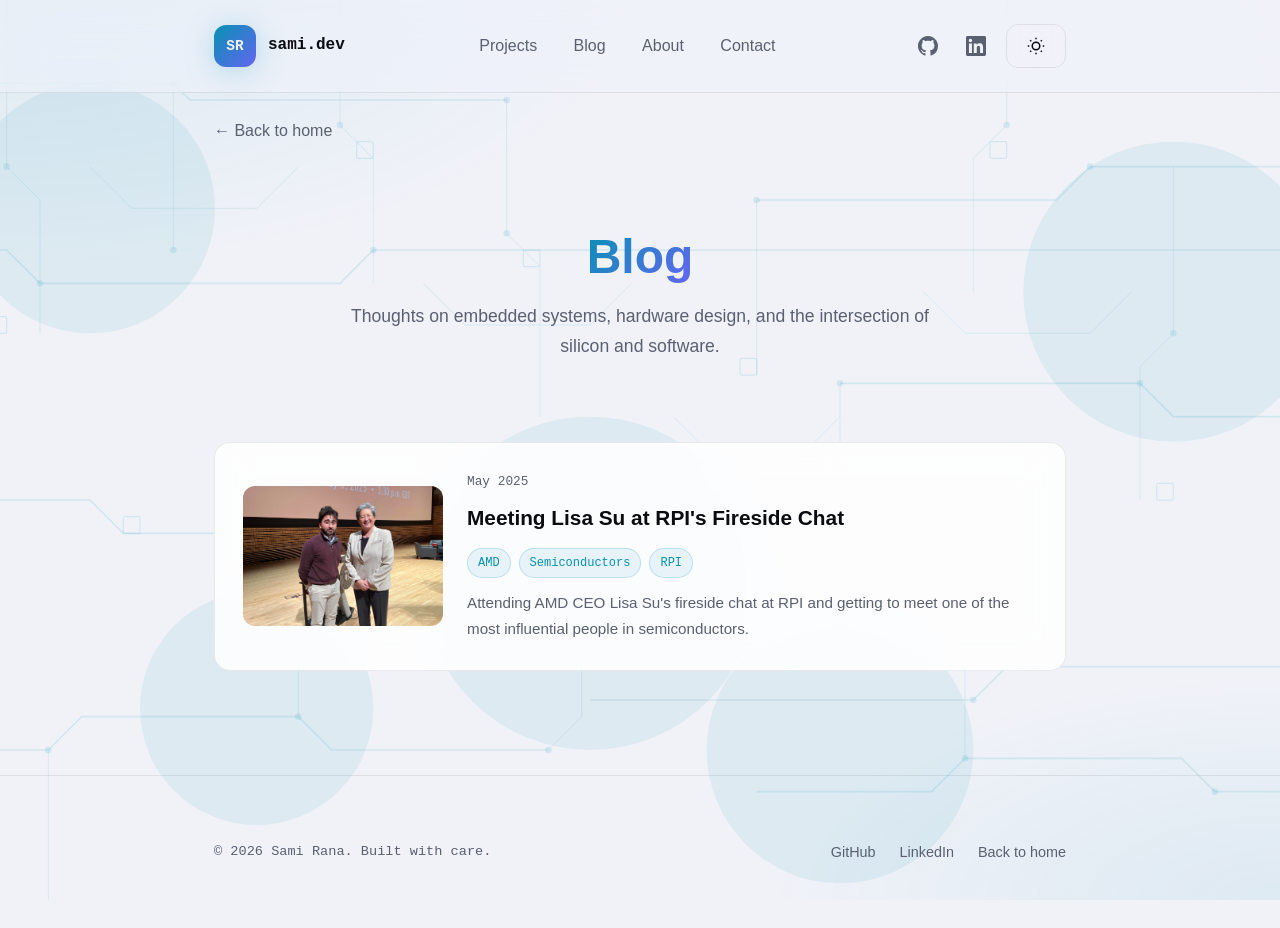
==== blog.html @ f24637ea "Add blog, VLSI page, images, and update portfolio styling - Complete redesign of portfolio with new " ====
<!doctype html>
<html lang="en">
<head>
  <meta charset="utf-8" />
  <meta name="viewport" content="width=device-width, initial-scale=1" />
  <title>Blog — Sami Rana</title>
  <meta name="description" content="Thoughts on embedded systems, hardware design, and engineering by Sami Rana." />
  <meta name="color-scheme" content="light dark" />
  <link rel="icon" href="data:image/svg+xml,<svg xmlns='http://www.w3.org/2000/svg' viewBox='0 0 100 100'><circle cx='50' cy='50' r='50' fill='%230a0a0a'/><text x='50' y='65' font-size='50' text-anchor='middle' fill='%2300ffd5' font-family='monospace' font-weight='bold'>SR</text></svg>">
  <style>
    :root {
      --bg: #050508;
      --panel: rgba(15, 17, 22, 0.8);
      --panel-solid: #0f1116;
      --text: #e8eaed;
      --muted: #8b919e;
      --accent: #00ffd5;
      --accent-2: #7b61ff;
      --accent-3: #ff6b9d;
      --border: rgba(255,255,255,0.08);
      --glow: 0 0 30px rgba(0,255,213,0.15);
      --radius: 16px;
      --mono: 'SF Mono', ui-monospace, SFMono-Regular, Menlo, Monaco, Consolas, monospace;
      --sans: 'Inter', ui-sans-serif, -apple-system, BlinkMacSystemFont, "Segoe UI", Roboto, sans-serif;
      --trace-color: rgba(0,255,213,0.08);
      --trace-glow: rgba(0,255,213,0.04);
    }
    :root.light {
      --bg: #f0f2f8;
      --panel: rgba(255,255,255,0.85);
      --panel-solid: #ffffff;
      --text: #0a0c10;
      --muted: #5a6070;
      --accent: #0891b2;
      --accent-2: #6366f1;
      --accent-3: #db2777;
      --border: rgba(0,0,0,0.08);
      --glow: 0 4px 30px rgba(8,145,178,0.25);
      --trace-color: rgba(8,145,178,0.12);
      --trace-glow: rgba(8,145,178,0.08);
    }

    * { box-sizing: border-box; }
    html { scroll-behavior: smooth; }
    body {
      margin: 0;
      font-family: var(--sans);
      color: var(--text);
      background: var(--bg);
      line-height: 1.7;
      overflow-x: hidden;
    }

    /* Semiconductor circuit pattern background */
    .circuit-bg {
      position: fixed;
      top: 0; left: 0; right: 0; bottom: 0;
      pointer-events: none;
      z-index: 0;
      overflow: hidden;
    }
    .circuit-bg svg { width: 100%; height: 100%; }
    .circuit-bg .trace { fill: none; stroke: var(--trace-color); stroke-width: 1; }
    .circuit-bg .trace-thick { fill: none; stroke: var(--trace-color); stroke-width: 2; }
    .circuit-bg .via { fill: var(--trace-color); }
    .circuit-bg .pad { fill: none; stroke: var(--trace-color); stroke-width: 1.5; }
    .circuit-bg .glow-orb { fill: var(--trace-glow); }

    body::before {
      content: '';
      position: fixed;
      top: 0; left: 0; right: 0; bottom: 0;
      background:
        radial-gradient(ellipse 100% 60% at 0% 0%, var(--trace-glow), transparent 50%),
        radial-gradient(ellipse 80% 50% at 100% 100%, var(--trace-glow), transparent 50%);
      pointer-events: none;
      z-index: 0;
    }

    .container { max-width: 900px; margin: 0 auto; padding: 24px; position: relative; z-index: 1; }

    header {
      position: sticky; top: 0; z-index: 100;
      backdrop-filter: saturate(1.5) blur(20px);
      background: color-mix(in oklab, var(--bg), transparent 40%);
      border-bottom: 1px solid var(--border);
    }
    .nav { display: flex; align-items: center; justify-content: space-between; gap: 16px; }
    .brand {
      display: inline-flex; align-items: center; gap: 12px;
      text-decoration: none; color: var(--text); font-weight: 700;
      font-family: var(--mono);
    }
    .brand .logo {
      width: 42px; height: 42px; border-radius: 12px;
      background: linear-gradient(135deg, var(--accent), var(--accent-2));
      display: grid; place-items: center; color: var(--bg);
      font-weight: 800; font-size: 0.9rem;
      box-shadow: var(--glow);
      transition: transform 0.3s, box-shadow 0.3s;
    }
    .brand:hover .logo { transform: scale(1.05); }
    nav a {
      color: var(--muted); text-decoration: none;
      padding: 10px 16px; border-radius: 10px;
      font-weight: 500; transition: all 0.2s;
    }
    nav a:hover { color: var(--accent); background: rgba(0,255,213,0.05); }
    :root.light nav a:hover { background: rgba(8,145,178,0.05); }
    .right { display: flex; align-items: center; gap: 12px; }
    .social-link {
      color: var(--muted);
      transition: all 0.2s;
      display: flex;
      align-items: center;
      justify-content: center;
      padding: 8px;
      border-radius: 8px;
    }
    .social-link:hover {
      color: var(--accent);
      background: rgba(0,255,213,0.05);
    }

    .btn {
      display: inline-flex; align-items: center; gap: 8px; text-decoration: none;
      padding: 12px 20px; border-radius: 12px; font-weight: 600;
      transition: all 0.3s; cursor: pointer; font-size: 0.95rem; border: none;
    }
    .btn.secondary {
      background: transparent; color: var(--text);
      border: 1px solid var(--border);
      backdrop-filter: blur(10px);
    }
    .btn.secondary:hover {
      border-color: var(--accent); color: var(--accent);
      box-shadow: var(--glow);
    }

    .card {
      background: var(--panel);
      backdrop-filter: blur(20px);
      border: 1px solid var(--border);
      border-radius: var(--radius);
      transition: all 0.4s cubic-bezier(0.4, 0, 0.2, 1);
      position: relative;
      overflow: hidden;
    }
    .card::before {
      content: '';
      position: absolute;
      top: 0; left: 0; right: 0;
      height: 1px;
      background: linear-gradient(90deg, transparent, var(--accent), transparent);
      opacity: 0;
      transition: opacity 0.3s;
    }
    .card:hover::before { opacity: 1; }
    .card:hover {
      border-color: rgba(0,255,213,0.2);
      box-shadow: var(--glow);
      transform: translateY(-4px);
    }
    :root.light .card:hover { border-color: rgba(8,145,178,0.2); }
    .pad { padding: 28px; }

    h1 {
      font-size: clamp(2rem, 5vw, 3rem);
      line-height: 1.2;
      margin: 0 0 16px;
      font-weight: 800;
    }
    .gradient-text {
      background: linear-gradient(135deg, var(--accent), var(--accent-2), var(--accent-3));
      background-size: 200% 200%;
      -webkit-background-clip: text;
      background-clip: text;
      color: transparent;
    }
    p { margin: 0 0 16px; color: var(--muted); }

    .hero-section {
      padding: 60px 0 40px;
      text-align: center;
    }
    .hero-section p {
      font-size: 1.1rem;
      max-width: 600px;
      margin: 0 auto;
    }

    .back-link {
      display: inline-flex; align-items: center; gap: 8px;
      color: var(--muted); text-decoration: none; margin-bottom: 24px;
      transition: color 0.2s;
    }
    .back-link:hover { color: var(--accent); }

    .blog-grid {
      display: grid;
      grid-template-columns: 1fr;
      gap: 24px;
      margin-top: 40px;
    }

    .blog-post {
      display: grid;
      grid-template-columns: 200px 1fr;
      gap: 24px;
      align-items: center;
    }
    @media (max-width: 600px) {
      .blog-post { grid-template-columns: 1fr; }
    }

    .blog-post .image-wrapper {
      position: relative;
      overflow: hidden;
      border-radius: 12px;
    }
    .blog-post img {
      width: 100%;
      height: 140px;
      object-fit: cover;
      display: block;
      transition: transform 0.5s;
    }
    .blog-post:hover img { transform: scale(1.05); }

    .blog-post h3 {
      font-size: 1.3rem;
      margin: 0 0 8px;
    }
    .blog-post h3 a {
      color: inherit;
      text-decoration: none;
      transition: color 0.2s;
    }
    .blog-post h3 a:hover { color: var(--accent); }
    .blog-post .meta {
      font-family: var(--mono);
      font-size: 0.8rem;
      color: var(--muted);
      margin-bottom: 8px;
    }
    .blog-post .excerpt {
      color: var(--muted);
      font-size: 0.95rem;
      margin: 0;
    }

    .tags { display: flex; flex-wrap: wrap; gap: 8px; margin: 12px 0; }
    .tag {
      font-family: var(--mono);
      font-size: 0.75rem;
      padding: 4px 10px;
      border-radius: 20px;
      color: var(--accent);
      background: rgba(0,255,213,0.08);
      border: 1px solid rgba(0,255,213,0.2);
    }
    :root.light .tag {
      background: rgba(8,145,178,0.08);
      border-color: rgba(8,145,178,0.2);
    }

    .empty-state {
      text-align: center;
      padding: 80px 24px;
    }
    .empty-state svg {
      width: 80px;
      height: 80px;
      color: var(--muted);
      opacity: 0.5;
      margin-bottom: 24px;
    }
    .empty-state h2 {
      color: var(--text);
      margin: 0 0 12px;
    }
    .empty-state p {
      max-width: 400px;
      margin: 0 auto;
    }

    footer {
      border-top: 1px solid var(--border);
      margin-top: 80px;
      padding: 40px 0;
    }
    .footer-content {
      display: flex;
      justify-content: space-between;
      align-items: center;
      flex-wrap: wrap;
      gap: 16px;
    }
    .footer-links { display: flex; gap: 24px; }
    .footer-links a {
      color: var(--muted);
      text-decoration: none;
      font-size: 0.9rem;
      transition: color 0.2s;
    }
    .footer-links a:hover { color: var(--accent); }
    .copyright {
      color: var(--muted);
      font-size: 0.85rem;
      font-family: var(--mono);
    }
  </style>
  <script>
    const preferred = localStorage.getItem('theme');
    if (preferred) {
      document.documentElement.classList.toggle('light', preferred === 'light');
    } else if (window.matchMedia && window.matchMedia('(prefers-color-scheme: light)').matches) {
      document.documentElement.classList.add('light');
    }
    function toggleTheme(){
      const isLight = document.documentElement.classList.toggle('light');
      localStorage.setItem('theme', isLight ? 'light' : 'dark');
    }
  </script>
</head>
<body>
  <!-- Semiconductor circuit pattern background -->
  <div class="circuit-bg">
    <svg viewBox="0 0 1920 1080" preserveAspectRatio="xMidYMid slice">
      <!-- Main horizontal bus lines -->
      <path class="trace-thick" d="M0,100 H400 L420,120 H800"/>
      <path class="trace-thick" d="M0,300 H200 L240,340 H600 L640,300 H1920"/>
      <path class="trace-thick" d="M0,600 H300 L340,640 H700"/>
      <path class="trace-thick" d="M1920,200 H1500 L1460,240 H1100"/>
      <path class="trace-thick" d="M1920,500 H1600 L1560,460 H1200"/>
      <path class="trace-thick" d="M1920,800 H1400 L1360,840 H900"/>

      <!-- Vertical traces -->
      <path class="trace" d="M200,0 V200 L240,240 V400"/>
      <path class="trace" d="M400,100 V300"/>
      <path class="trace" d="M600,0 V150 L640,190 V340"/>
      <path class="trace" d="M800,120 V280 L840,320 V500"/>
      <path class="trace" d="M1200,460 V600 L1160,640 V800"/>
      <path class="trace" d="M1400,0 V150 L1360,190 V350"/>
      <path class="trace" d="M1600,200 V400 L1560,440 V600"/>
      <path class="trace" d="M1100,240 V450"/>

      <!-- Cross traces -->
      <path class="trace" d="M300,200 L350,250 H500 L550,200"/>
      <path class="trace" d="M700,340 L750,390 H900 L950,340"/>
      <path class="trace" d="M1000,500 L1050,550 H1150 L1200,500"/>
      <path class="trace" d="M1300,350 L1350,400 H1500 L1550,350"/>

      <!-- Bottom section traces -->
      <path class="trace-thick" d="M0,900 H250 L290,860 H550 L590,900 H850"/>
      <path class="trace" d="M250,900 V1080"/>
      <path class="trace" d="M550,860 V700 L590,660 H750"/>
      <path class="trace" d="M850,900 L890,860 V750"/>
      <path class="trace-thick" d="M1920,950 H1650 L1610,910 H1350 L1310,950 H1100"/>
      <path class="trace" d="M1350,910 V780 L1310,740 H1150"/>

      <!-- Vias (connection points) -->
      <circle class="via" cx="200" cy="200" r="4"/>
      <circle class="via" cx="400" cy="100" r="4"/>
      <circle class="via" cx="400" cy="300" r="4"/>
      <circle class="via" cx="600" cy="150" r="4"/>
      <circle class="via" cx="800" cy="120" r="4"/>
      <circle class="via" cx="800" cy="280" r="4"/>
      <circle class="via" cx="240" cy="340" r="4"/>
      <circle class="via" cx="640" cy="300" r="4"/>
      <circle class="via" cx="1100" cy="240" r="4"/>
      <circle class="via" cx="1200" cy="460" r="4"/>
      <circle class="via" cx="1200" cy="600" r="4"/>
      <circle class="via" cx="1400" cy="150" r="4"/>
      <circle class="via" cx="1500" cy="200" r="4"/>
      <circle class="via" cx="1600" cy="400" r="4"/>
      <circle class="via" cx="1560" cy="460" r="4"/>
      <circle class="via" cx="1360" cy="840" r="4"/>
      <circle class="via" cx="250" cy="900" r="4"/>
      <circle class="via" cx="550" cy="860" r="4"/>
      <circle class="via" cx="850" cy="900" r="4"/>
      <circle class="via" cx="1350" cy="910" r="4"/>
      <circle class="via" cx="1650" cy="950" r="4"/>

      <!-- Pads (larger connection squares) -->
      <rect class="pad" x="180" y="380" width="20" height="20" rx="2"/>
      <rect class="pad" x="620" y="170" width="20" height="20" rx="2"/>
      <rect class="pad" x="820" y="300" width="20" height="20" rx="2"/>
      <rect class="pad" x="1080" y="430" width="20" height="20" rx="2"/>
      <rect class="pad" x="1380" y="170" width="20" height="20" rx="2"/>
      <rect class="pad" x="1580" y="580" width="20" height="20" rx="2"/>
      <rect class="pad" x="340" y="620" width="20" height="20" rx="2"/>
      <rect class="pad" x="730" y="640" width="20" height="20" rx="2"/>
      <rect class="pad" x="1130" y="780" width="20" height="20" rx="2"/>
      <rect class="pad" x="870" y="730" width="20" height="20" rx="2"/>

      <!-- Glow orbs for depth -->
      <circle class="glow-orb" cx="300" cy="250" r="150"/>
      <circle class="glow-orb" cx="1600" cy="350" r="180"/>
      <circle class="glow-orb" cx="900" cy="700" r="200"/>
      <circle class="glow-orb" cx="1200" cy="900" r="160"/>
      <circle class="glow-orb" cx="500" cy="850" r="140"/>
    </svg>
  </div>

  <header>
    <div class="container nav">
      <a class="brand" href="porfolio.html" aria-label="Home">
        <span class="logo" aria-hidden="true">SR</span>
        <span>sami.dev</span>
      </a>
      <nav aria-label="Primary">
        <a href="porfolio.html#projects">Projects</a>
        <a href="porfolio.html#blog">Blog</a>
        <a href="porfolio.html#about">About</a>
        <a href="porfolio.html#contact">Contact</a>
      </nav>
      <div class="right">
        <a href="https://github.com/samisrana" target="_blank" aria-label="GitHub" class="social-link">
          <svg width="20" height="20" viewBox="0 0 24 24" fill="currentColor"><path d="M12 0C5.37 0 0 5.37 0 12c0 5.31 3.435 9.795 8.205 11.385.6.105.825-.255.825-.57 0-.285-.015-1.23-.015-2.235-3.015.555-3.795-.735-4.035-1.41-.135-.345-.72-1.41-1.23-1.695-.42-.225-1.02-.78-.015-.795.945-.015 1.62.87 1.845 1.23 1.08 1.815 2.805 1.305 3.495.99.105-.78.42-1.305.765-1.605-2.67-.3-5.46-1.335-5.46-5.925 0-1.305.465-2.385 1.23-3.225-.12-.3-.54-1.53.12-3.18 0 0 1.005-.315 3.3 1.23.96-.27 1.98-.405 3-.405s2.04.135 3 .405c2.295-1.56 3.3-1.23 3.3-1.23.66 1.65.24 2.88.12 3.18.765.84 1.23 1.905 1.23 3.225 0 4.605-2.805 5.625-5.475 5.925.435.375.81 1.095.81 2.22 0 1.605-.015 2.895-.015 3.3 0 .315.225.69.825.57A12.02 12.02 0 0024 12c0-6.63-5.37-12-12-12z"/></svg>
        </a>
        <a href="https://www.linkedin.com/in/sami-rana-aa722a210/" target="_blank" aria-label="LinkedIn" class="social-link">
          <svg width="20" height="20" viewBox="0 0 24 24" fill="currentColor"><path d="M20.447 20.452h-3.554v-5.569c0-1.328-.027-3.037-1.852-3.037-1.853 0-2.136 1.445-2.136 2.939v5.667H9.351V9h3.414v1.561h.046c.477-.9 1.637-1.85 3.37-1.85 3.601 0 4.267 2.37 4.267 5.455v6.286zM5.337 7.433a2.062 2.062 0 01-2.063-2.065 2.064 2.064 0 112.063 2.065zm1.782 13.019H3.555V9h3.564v11.452zM22.225 0H1.771C.792 0 0 .774 0 1.729v20.542C0 23.227.792 24 1.771 24h20.451C23.2 24 24 23.227 24 22.271V1.729C24 .774 23.2 0 22.222 0h.003z"/></svg>
        </a>
        <button class="btn secondary" onclick="toggleTheme()" aria-label="Toggle theme">
          <svg width="18" height="18" viewBox="0 0 24 24" fill="none" stroke="currentColor" stroke-width="2">
            <circle cx="12" cy="12" r="5"/><path d="M12 1v2M12 21v2M4.22 4.22l1.42 1.42M18.36 18.36l1.42 1.42M1 12h2M21 12h2M4.22 19.78l1.42-1.42M18.36 5.64l1.42-1.42"/>
          </svg>
        </button>
      </div>
    </div>
  </header>

  <main class="container">
    <a href="porfolio.html" class="back-link">← Back to home</a>

    <section class="hero-section">
      <h1><span class="gradient-text">Blog</span></h1>
      <p>Thoughts on embedded systems, hardware design, and the intersection of silicon and software.</p>
    </section>

    <section class="blog-grid">
      <!-- Blog Post: Meeting Lisa Su -->
      <article class="blog-post card pad">
        <div class="image-wrapper">
          <a href="posts/meeting-lisa-su.html">
            <img src="images/amd.jpg" alt="Meeting Lisa Su at RPI" />
          </a>
        </div>
        <div class="content">
          <div class="meta">May 2025</div>
          <h3><a href="posts/meeting-lisa-su.html">Meeting Lisa Su at RPI's Fireside Chat</a></h3>
          <div class="tags">
            <span class="tag">AMD</span>
            <span class="tag">Semiconductors</span>
            <span class="tag">RPI</span>
          </div>
          <p class="excerpt">Attending AMD CEO Lisa Su's fireside chat at RPI and getting to meet one of the most influential people in semiconductors.</p>
        </div>
      </article>
    </section>
  </main>

  <footer>
    <div class="container footer-content">
      <span class="copyright">© <span id="year"></span> Sami Rana. Built with care.</span>
      <div class="footer-links">
        <a href="https://github.com/samisrana">GitHub</a>
        <a href="https://www.linkedin.com/in/sami-rana-aa722a210/">LinkedIn</a>
        <a href="porfolio.html">Back to home</a>
      </div>
    </div>
  </footer>

  <script>
    document.getElementById('year').textContent = new Date().getFullYear();
  </script>
</body>
</html>
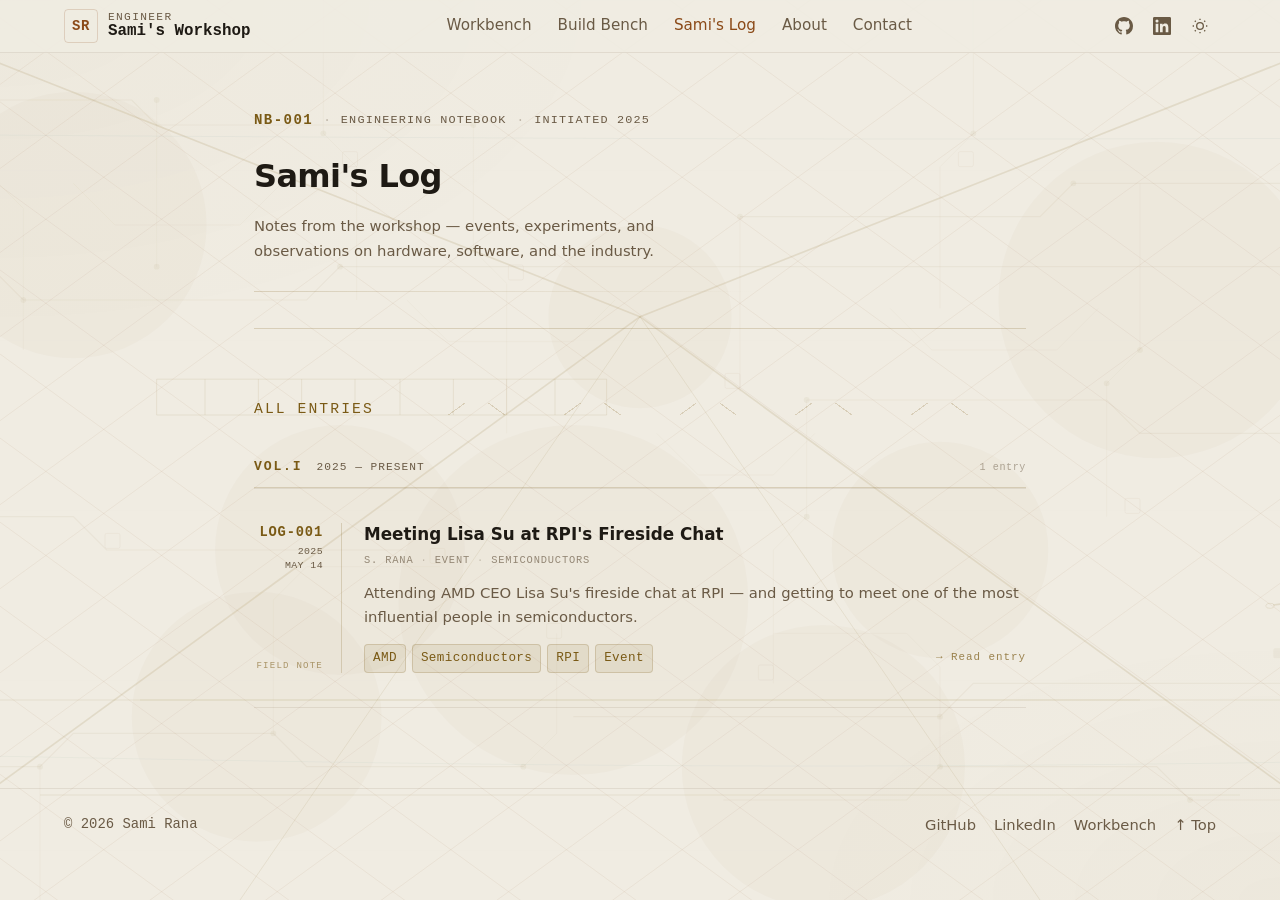
==== commit aeecd03e: "Refine workshop design system, signal layer, and page structure - Redesign signal layer (workshop-bg" ====
--- a/blog.html
+++ b/blog.html
@@ -3,477 +3,345 @@
 <head>
   <meta charset="utf-8" />
   <meta name="viewport" content="width=device-width, initial-scale=1" />
-  <title>Blog — Sami Rana</title>
-  <meta name="description" content="Thoughts on embedded systems, hardware design, and engineering by Sami Rana." />
+  <title>Sami's Log — Engineering Notebook</title>
+  <meta name="description" content="Engineering notebook — thoughts on embedded systems, hardware design, and the intersection of silicon and software." />
   <meta name="color-scheme" content="light dark" />
-  <link rel="icon" href="data:image/svg+xml,<svg xmlns='http://www.w3.org/2000/svg' viewBox='0 0 100 100'><circle cx='50' cy='50' r='50' fill='%230a0a0a'/><text x='50' y='65' font-size='50' text-anchor='middle' fill='%2300ffd5' font-family='monospace' font-weight='bold'>SR</text></svg>">
+  <link rel="icon" href="data:image/svg+xml,<svg xmlns='http://www.w3.org/2000/svg' viewBox='0 0 100 100'><rect width='100' height='100' fill='%230c0f14'/><text x='50' y='66' font-size='48' text-anchor='middle' fill='%23c9983a' font-family='monospace' font-weight='700'>SR</text></svg>">
+  <link rel="stylesheet" href="workshop.css" />
   <style>
-    :root {
-      --bg: #050508;
-      --panel: rgba(15, 17, 22, 0.8);
-      --panel-solid: #0f1116;
-      --text: #e8eaed;
-      --muted: #8b919e;
-      --accent: #00ffd5;
-      --accent-2: #7b61ff;
-      --accent-3: #ff6b9d;
-      --border: rgba(255,255,255,0.08);
-      --glow: 0 0 30px rgba(0,255,213,0.15);
-      --radius: 16px;
-      --mono: 'SF Mono', ui-monospace, SFMono-Regular, Menlo, Monaco, Consolas, monospace;
-      --sans: 'Inter', ui-sans-serif, -apple-system, BlinkMacSystemFont, "Segoe UI", Roboto, sans-serif;
-      --trace-color: rgba(0,255,213,0.08);
-      --trace-glow: rgba(0,255,213,0.04);
-    }
-    :root.light {
-      --bg: #f0f2f8;
-      --panel: rgba(255,255,255,0.85);
-      --panel-solid: #ffffff;
-      --text: #0a0c10;
-      --muted: #5a6070;
-      --accent: #0891b2;
-      --accent-2: #6366f1;
-      --accent-3: #db2777;
-      --border: rgba(0,0,0,0.08);
-      --glow: 0 4px 30px rgba(8,145,178,0.25);
-      --trace-color: rgba(8,145,178,0.12);
-      --trace-glow: rgba(8,145,178,0.08);
-    }
-
-    * { box-sizing: border-box; }
-    html { scroll-behavior: smooth; }
-    body {
-      margin: 0;
-      font-family: var(--sans);
-      color: var(--text);
-      background: var(--bg);
-      line-height: 1.7;
-      overflow-x: hidden;
-    }
-
-    /* Semiconductor circuit pattern background */
-    .circuit-bg {
-      position: fixed;
-      top: 0; left: 0; right: 0; bottom: 0;
-      pointer-events: none;
-      z-index: 0;
-      overflow: hidden;
-    }
-    .circuit-bg svg { width: 100%; height: 100%; }
-    .circuit-bg .trace { fill: none; stroke: var(--trace-color); stroke-width: 1; }
-    .circuit-bg .trace-thick { fill: none; stroke: var(--trace-color); stroke-width: 2; }
-    .circuit-bg .via { fill: var(--trace-color); }
-    .circuit-bg .pad { fill: none; stroke: var(--trace-color); stroke-width: 1.5; }
-    .circuit-bg .glow-orb { fill: var(--trace-glow); }
-
-    body::before {
-      content: '';
-      position: fixed;
-      top: 0; left: 0; right: 0; bottom: 0;
-      background:
-        radial-gradient(ellipse 100% 60% at 0% 0%, var(--trace-glow), transparent 50%),
-        radial-gradient(ellipse 80% 50% at 100% 100%, var(--trace-glow), transparent 50%);
-      pointer-events: none;
-      z-index: 0;
-    }
-
-    .container { max-width: 900px; margin: 0 auto; padding: 24px; position: relative; z-index: 1; }
-
-    header {
-      position: sticky; top: 0; z-index: 100;
-      backdrop-filter: saturate(1.5) blur(20px);
-      background: color-mix(in oklab, var(--bg), transparent 40%);
-      border-bottom: 1px solid var(--border);
-    }
-    .nav { display: flex; align-items: center; justify-content: space-between; gap: 16px; }
-    .brand {
-      display: inline-flex; align-items: center; gap: 12px;
-      text-decoration: none; color: var(--text); font-weight: 700;
-      font-family: var(--mono);
-    }
-    .brand .logo {
-      width: 42px; height: 42px; border-radius: 12px;
-      background: linear-gradient(135deg, var(--accent), var(--accent-2));
-      display: grid; place-items: center; color: var(--bg);
-      font-weight: 800; font-size: 0.9rem;
-      box-shadow: var(--glow);
-      transition: transform 0.3s, box-shadow 0.3s;
-    }
-    .brand:hover .logo { transform: scale(1.05); }
-    nav a {
-      color: var(--muted); text-decoration: none;
-      padding: 10px 16px; border-radius: 10px;
-      font-weight: 500; transition: all 0.2s;
-    }
-    nav a:hover { color: var(--accent); background: rgba(0,255,213,0.05); }
-    :root.light nav a:hover { background: rgba(8,145,178,0.05); }
-    .right { display: flex; align-items: center; gap: 12px; }
-    .social-link {
-      color: var(--muted);
-      transition: all 0.2s;
+    /* ── Sami's Log — page-specific styles ── */
+
+    .log-container { max-width: 820px; }
+
+    /* ── Page header — engineering notebook cover ── */
+    .log-page-header {
+      padding: 56px 0 36px;
+      border-bottom: 1px solid var(--gold-border);
+      margin-bottom: var(--g);
+    }
+
+    /* Notebook identity bar: NB-001 · Engineering Notebook · INITIATED 2025 */
+    .log-nb-bar {
       display: flex;
       align-items: center;
-      justify-content: center;
-      padding: 8px;
-      border-radius: 8px;
-    }
-    .social-link:hover {
-      color: var(--accent);
-      background: rgba(0,255,213,0.05);
-    }
-
-    .btn {
-      display: inline-flex; align-items: center; gap: 8px; text-decoration: none;
-      padding: 12px 20px; border-radius: 12px; font-weight: 600;
-      transition: all 0.3s; cursor: pointer; font-size: 0.95rem; border: none;
-    }
-    .btn.secondary {
-      background: transparent; color: var(--text);
-      border: 1px solid var(--border);
-      backdrop-filter: blur(10px);
-    }
-    .btn.secondary:hover {
-      border-color: var(--accent); color: var(--accent);
-      box-shadow: var(--glow);
-    }
-
-    .card {
-      background: var(--panel);
-      backdrop-filter: blur(20px);
-      border: 1px solid var(--border);
-      border-radius: var(--radius);
-      transition: all 0.4s cubic-bezier(0.4, 0, 0.2, 1);
-      position: relative;
-      overflow: hidden;
-    }
-    .card::before {
-      content: '';
-      position: absolute;
-      top: 0; left: 0; right: 0;
+      gap: 10px;
+      margin-bottom: 18px;
+      font-family: var(--mono);
+      flex-wrap: wrap;
+    }
+    .log-nb-id {
+      font-size: 0.88rem;
+      font-weight: 700;
+      color: var(--gold);
+      letter-spacing: 0.10em;
+    }
+    .log-nb-sep {
+      color: var(--text-dim);
+      opacity: 0.35;
+      font-size: 0.80rem;
+    }
+    .log-nb-label, .log-nb-date {
+      font-size: 0.74rem;
+      color: var(--text-dim);
+      letter-spacing: 0.10em;
+      text-transform: uppercase;
+    }
+
+    .log-page-header h1 {
+      font-size: clamp(1.5rem, 3vw, 2rem);
+      font-weight: 700;
+      margin: 0 0 10px;
+      letter-spacing: -0.02em;
+      color: var(--text);
+    }
+    .log-page-header p {
+      color: var(--text-dim);
+      font-size: 0.925rem;
+      margin: 0;
+      max-width: 500px;
+      line-height: 1.7;
+    }
+
+    /* Ruled underline — extends with gold fade */
+    .log-header-rule {
+      margin-top: 28px;
       height: 1px;
-      background: linear-gradient(90deg, transparent, var(--accent), transparent);
-      opacity: 0;
-      transition: opacity 0.3s;
-    }
-    .card:hover::before { opacity: 1; }
-    .card:hover {
-      border-color: rgba(0,255,213,0.2);
-      box-shadow: var(--glow);
-      transform: translateY(-4px);
-    }
-    :root.light .card:hover { border-color: rgba(8,145,178,0.2); }
-    .pad { padding: 28px; }
-
-    h1 {
-      font-size: clamp(2rem, 5vw, 3rem);
-      line-height: 1.2;
-      margin: 0 0 16px;
-      font-weight: 800;
-    }
-    .gradient-text {
-      background: linear-gradient(135deg, var(--accent), var(--accent-2), var(--accent-3));
-      background-size: 200% 200%;
-      -webkit-background-clip: text;
-      background-clip: text;
-      color: transparent;
-    }
-    p { margin: 0 0 16px; color: var(--muted); }
-
-    .hero-section {
-      padding: 60px 0 40px;
-      text-align: center;
-    }
-    .hero-section p {
-      font-size: 1.1rem;
-      max-width: 600px;
-      margin: 0 auto;
-    }
-
-    .back-link {
-      display: inline-flex; align-items: center; gap: 8px;
-      color: var(--muted); text-decoration: none; margin-bottom: 24px;
-      transition: color 0.2s;
-    }
-    .back-link:hover { color: var(--accent); }
-
-    .blog-grid {
-      display: grid;
-      grid-template-columns: 1fr;
-      gap: 24px;
-      margin-top: 40px;
-    }
-
-    .blog-post {
-      display: grid;
-      grid-template-columns: 200px 1fr;
-      gap: 24px;
-      align-items: center;
-    }
-    @media (max-width: 600px) {
-      .blog-post { grid-template-columns: 1fr; }
-    }
-
-    .blog-post .image-wrapper {
-      position: relative;
-      overflow: hidden;
-      border-radius: 12px;
-    }
-    .blog-post img {
-      width: 100%;
-      height: 140px;
-      object-fit: cover;
-      display: block;
-      transition: transform 0.5s;
-    }
-    .blog-post:hover img { transform: scale(1.05); }
-
-    .blog-post h3 {
-      font-size: 1.3rem;
-      margin: 0 0 8px;
-    }
-    .blog-post h3 a {
-      color: inherit;
-      text-decoration: none;
-      transition: color 0.2s;
-    }
-    .blog-post h3 a:hover { color: var(--accent); }
-    .blog-post .meta {
-      font-family: var(--mono);
-      font-size: 0.8rem;
-      color: var(--muted);
-      margin-bottom: 8px;
-    }
-    .blog-post .excerpt {
-      color: var(--muted);
-      font-size: 0.95rem;
-      margin: 0;
-    }
-
-    .tags { display: flex; flex-wrap: wrap; gap: 8px; margin: 12px 0; }
-    .tag {
-      font-family: var(--mono);
-      font-size: 0.75rem;
-      padding: 4px 10px;
-      border-radius: 20px;
-      color: var(--accent);
-      background: rgba(0,255,213,0.08);
-      border: 1px solid rgba(0,255,213,0.2);
-    }
-    :root.light .tag {
-      background: rgba(8,145,178,0.08);
-      border-color: rgba(8,145,178,0.2);
-    }
-
-    .empty-state {
-      text-align: center;
-      padding: 80px 24px;
-    }
-    .empty-state svg {
-      width: 80px;
-      height: 80px;
-      color: var(--muted);
-      opacity: 0.5;
-      margin-bottom: 24px;
-    }
-    .empty-state h2 {
-      color: var(--text);
-      margin: 0 0 12px;
-    }
-    .empty-state p {
-      max-width: 400px;
-      margin: 0 auto;
-    }
-
-    footer {
-      border-top: 1px solid var(--border);
-      margin-top: 80px;
-      padding: 40px 0;
-    }
-    .footer-content {
-      display: flex;
-      justify-content: space-between;
-      align-items: center;
-      flex-wrap: wrap;
-      gap: 16px;
-    }
-    .footer-links { display: flex; gap: 24px; }
-    .footer-links a {
-      color: var(--muted);
-      text-decoration: none;
-      font-size: 0.9rem;
-      transition: color 0.2s;
-    }
-    .footer-links a:hover { color: var(--accent); }
-    .copyright {
-      color: var(--muted);
-      font-size: 0.85rem;
-      font-family: var(--mono);
-    }
+      background: linear-gradient(to right, var(--gold-border), transparent 65%);
+    }
+
+    /* Entries region */
+    .log-entries-region { margin-top: 0; }
+
+    /* ALL ENTRIES section label override — tighter margin */
+    .log-entries-region .section-label { margin-bottom: 0; }
   </style>
+
   <script>
-    const preferred = localStorage.getItem('theme');
-    if (preferred) {
-      document.documentElement.classList.toggle('light', preferred === 'light');
-    } else if (window.matchMedia && window.matchMedia('(prefers-color-scheme: light)').matches) {
-      document.documentElement.classList.add('light');
-    }
-    function toggleTheme(){
-      const isLight = document.documentElement.classList.toggle('light');
+    (function(){
+      var p = localStorage.getItem('theme');
+      if (p) { document.documentElement.classList.toggle('light', p === 'light'); }
+      else if (window.matchMedia('(prefers-color-scheme: light)').matches) {
+        document.documentElement.classList.add('light');
+      }
+    })();
+    function toggleTheme() {
+      var isLight = document.documentElement.classList.toggle('light');
       localStorage.setItem('theme', isLight ? 'light' : 'dark');
     }
   </script>
 </head>
-<body>
-  <!-- Semiconductor circuit pattern background -->
-  <div class="circuit-bg">
+
+<body class="zone-log">
+  <a class="skip-link" href="#main">Skip to content</a>
+
+  <!-- Background Layer 1: Circuit Traces -->
+  <div class="bg-layer bg-circuit" aria-hidden="true">
     <svg viewBox="0 0 1920 1080" preserveAspectRatio="xMidYMid slice">
-      <!-- Main horizontal bus lines -->
-      <path class="trace-thick" d="M0,100 H400 L420,120 H800"/>
-      <path class="trace-thick" d="M0,300 H200 L240,340 H600 L640,300 H1920"/>
-      <path class="trace-thick" d="M0,600 H300 L340,640 H700"/>
-      <path class="trace-thick" d="M1920,200 H1500 L1460,240 H1100"/>
-      <path class="trace-thick" d="M1920,500 H1600 L1560,460 H1200"/>
-      <path class="trace-thick" d="M1920,800 H1400 L1360,840 H900"/>
-
-      <!-- Vertical traces -->
-      <path class="trace" d="M200,0 V200 L240,240 V400"/>
-      <path class="trace" d="M400,100 V300"/>
-      <path class="trace" d="M600,0 V150 L640,190 V340"/>
-      <path class="trace" d="M800,120 V280 L840,320 V500"/>
-      <path class="trace" d="M1200,460 V600 L1160,640 V800"/>
-      <path class="trace" d="M1400,0 V150 L1360,190 V350"/>
-      <path class="trace" d="M1600,200 V400 L1560,440 V600"/>
-      <path class="trace" d="M1100,240 V450"/>
-
-      <!-- Cross traces -->
-      <path class="trace" d="M300,200 L350,250 H500 L550,200"/>
-      <path class="trace" d="M700,340 L750,390 H900 L950,340"/>
-      <path class="trace" d="M1000,500 L1050,550 H1150 L1200,500"/>
-      <path class="trace" d="M1300,350 L1350,400 H1500 L1550,350"/>
-
-      <!-- Bottom section traces -->
-      <path class="trace-thick" d="M0,900 H250 L290,860 H550 L590,900 H850"/>
-      <path class="trace" d="M250,900 V1080"/>
-      <path class="trace" d="M550,860 V700 L590,660 H750"/>
-      <path class="trace" d="M850,900 L890,860 V750"/>
-      <path class="trace-thick" d="M1920,950 H1650 L1610,910 H1350 L1310,950 H1100"/>
-      <path class="trace" d="M1350,910 V780 L1310,740 H1150"/>
-
-      <!-- Vias (connection points) -->
-      <circle class="via" cx="200" cy="200" r="4"/>
-      <circle class="via" cx="400" cy="100" r="4"/>
-      <circle class="via" cx="400" cy="300" r="4"/>
-      <circle class="via" cx="600" cy="150" r="4"/>
-      <circle class="via" cx="800" cy="120" r="4"/>
-      <circle class="via" cx="800" cy="280" r="4"/>
-      <circle class="via" cx="240" cy="340" r="4"/>
-      <circle class="via" cx="640" cy="300" r="4"/>
-      <circle class="via" cx="1100" cy="240" r="4"/>
-      <circle class="via" cx="1200" cy="460" r="4"/>
-      <circle class="via" cx="1200" cy="600" r="4"/>
-      <circle class="via" cx="1400" cy="150" r="4"/>
-      <circle class="via" cx="1500" cy="200" r="4"/>
-      <circle class="via" cx="1600" cy="400" r="4"/>
-      <circle class="via" cx="1560" cy="460" r="4"/>
-      <circle class="via" cx="1360" cy="840" r="4"/>
-      <circle class="via" cx="250" cy="900" r="4"/>
-      <circle class="via" cx="550" cy="860" r="4"/>
-      <circle class="via" cx="850" cy="900" r="4"/>
-      <circle class="via" cx="1350" cy="910" r="4"/>
-      <circle class="via" cx="1650" cy="950" r="4"/>
-
-      <!-- Pads (larger connection squares) -->
-      <rect class="pad" x="180" y="380" width="20" height="20" rx="2"/>
-      <rect class="pad" x="620" y="170" width="20" height="20" rx="2"/>
-      <rect class="pad" x="820" y="300" width="20" height="20" rx="2"/>
-      <rect class="pad" x="1080" y="430" width="20" height="20" rx="2"/>
-      <rect class="pad" x="1380" y="170" width="20" height="20" rx="2"/>
-      <rect class="pad" x="1580" y="580" width="20" height="20" rx="2"/>
-      <rect class="pad" x="340" y="620" width="20" height="20" rx="2"/>
-      <rect class="pad" x="730" y="640" width="20" height="20" rx="2"/>
-      <rect class="pad" x="1130" y="780" width="20" height="20" rx="2"/>
-      <rect class="pad" x="870" y="730" width="20" height="20" rx="2"/>
-
-      <!-- Glow orbs for depth -->
-      <circle class="glow-orb" cx="300" cy="250" r="150"/>
-      <circle class="glow-orb" cx="1600" cy="350" r="180"/>
-      <circle class="glow-orb" cx="900" cy="700" r="200"/>
-      <circle class="glow-orb" cx="1200" cy="900" r="160"/>
-      <circle class="glow-orb" cx="500" cy="850" r="140"/>
+      <path class="trace-thick" d="M0,120 H350 L380,150 H760"/>
+      <path class="trace-thick" d="M0,320 H180 L220,360 H560 L600,320 H1920"/>
+      <path class="trace-thick" d="M0,620 H280 L320,660 H680"/>
+      <path class="trace-thick" d="M1920,220 H1480 L1440,260 H1080"/>
+      <path class="trace-thick" d="M1920,520 H1560 L1520,480 H1160"/>
+      <path class="trace-thick" d="M1920,820 H1360 L1320,860 H880"/>
+      <path class="trace" d="M180,0 V210 L220,250 V420"/>
+      <path class="trace" d="M380,120 V320"/>
+      <path class="trace" d="M580,0 V160 L620,200 V360"/>
+      <path class="trace" d="M760,150 V300 L800,340 V520"/>
+      <path class="trace" d="M1160,480 V620 L1120,660 V820"/>
+      <path class="trace" d="M1360,0 V160 L1320,200 V370"/>
+      <path class="trace" d="M1560,220 V420 L1520,460 V620"/>
+      <path class="trace" d="M1080,260 V470"/>
+      <path class="trace" d="M280,220 L330,270 H480 L530,220"/>
+      <path class="trace" d="M680,360 L730,410 H880 L930,360"/>
+      <path class="trace" d="M980,520 L1030,570 H1120 L1170,520"/>
+      <path class="trace" d="M1260,370 L1310,420 H1460 L1510,370"/>
+      <path class="trace-thick" d="M0,920 H240 L280,880 H520 L560,920 H820"/>
+      <path class="trace" d="M240,920 V1080"/>
+      <path class="trace" d="M520,880 V720 L560,680 H720"/>
+      <path class="trace" d="M820,920 L860,880 V760"/>
+      <path class="trace-thick" d="M1920,960 H1620 L1580,920 H1320 L1280,960 H1060"/>
+      <path class="trace" d="M1320,920 V800 L1280,760 H1120"/>
+      <circle class="via" cx="180" cy="210" r="3.5"/>
+      <circle class="via" cx="380" cy="120" r="3.5"/>
+      <circle class="via" cx="380" cy="320" r="3.5"/>
+      <circle class="via" cx="580" cy="160" r="3.5"/>
+      <circle class="via" cx="760" cy="150" r="3.5"/>
+      <circle class="via" cx="760" cy="300" r="3.5"/>
+      <circle class="via" cx="220" cy="360" r="3.5"/>
+      <circle class="via" cx="600" cy="320" r="3.5"/>
+      <circle class="via" cx="1080" cy="260" r="3.5"/>
+      <circle class="via" cx="1160" cy="480" r="3.5"/>
+      <circle class="via" cx="1160" cy="620" r="3.5"/>
+      <circle class="via" cx="1360" cy="160" r="3.5"/>
+      <circle class="via" cx="1480" cy="220" r="3.5"/>
+      <circle class="via" cx="1560" cy="420" r="3.5"/>
+      <circle class="via" cx="1520" cy="460" r="3.5"/>
+      <circle class="via" cx="1320" cy="860" r="3.5"/>
+      <circle class="via" cx="240"  cy="920" r="3.5"/>
+      <circle class="via" cx="520"  cy="880" r="3.5"/>
+      <circle class="via" cx="820"  cy="920" r="3.5"/>
+      <circle class="via" cx="1320" cy="920" r="3.5"/>
+      <circle class="via" cx="1620" cy="960" r="3.5"/>
+      <rect class="pad" x="163" y="395" width="18" height="18" rx="2"/>
+      <rect class="pad" x="603" y="182" width="18" height="18" rx="2"/>
+      <rect class="pad" x="802" y="318" width="18" height="18" rx="2"/>
+      <rect class="pad" x="1062" y="448" width="18" height="18" rx="2"/>
+      <rect class="pad" x="1342" y="182" width="18" height="18" rx="2"/>
+      <rect class="pad" x="1542" y="598" width="18" height="18" rx="2"/>
+      <rect class="pad" x="318"  y="640" width="18" height="18" rx="2"/>
+      <rect class="pad" x="708"  y="658" width="18" height="18" rx="2"/>
+      <rect class="pad" x="1102" y="798" width="18" height="18" rx="2"/>
+      <rect class="pad" x="848"  y="748" width="18" height="18" rx="2"/>
+      <circle class="glow-orb" cx="280"  cy="270"  r="160"/>
+      <circle class="glow-orb" cx="1580" cy="360"  r="190"/>
+      <circle class="glow-orb" cx="880"  cy="720"  r="210"/>
+      <circle class="glow-orb" cx="1180" cy="920"  r="170"/>
+      <circle class="glow-orb" cx="500"  cy="860"  r="150"/>
     </svg>
   </div>
 
+  <!-- Background Layer 2: Girih Geometry (canvas) -->
+  <canvas class="bg-layer bg-geo" id="geo-canvas" aria-hidden="true"></canvas>
+
+  <!-- Background Layer 3: Signal Waves (canvas) -->
+  <canvas class="bg-layer bg-waves" id="wave-canvas" aria-hidden="true"></canvas>
+
+  <!-- Background Layer 4: Physical Scene — Writing room (one-point perspective, VP 960,380) -->
+  <div class="bg-layer bg-scene" aria-hidden="true">
+    <svg viewBox="0 0 1920 1080" preserveAspectRatio="xMidYMid slice">
+
+      <!-- ── ROOM STRUCTURE ── -->
+      <line class="s-thick" x1="0"    y1="0"    x2="960" y2="380"/>
+      <line class="s-thick" x1="1920" y1="0"    x2="960" y2="380"/>
+      <line class="s-thick" x1="0"    y1="1080" x2="960" y2="380"/>
+      <line class="s-thick" x1="1920" y1="1080" x2="960" y2="380"/>
+      <line class="s-line"  x1="480"  y1="1080" x2="960" y2="380"/>
+      <line class="s-line"  x1="1440" y1="1080" x2="960" y2="380"/>
+      <line class="s-line"  x1="240"  y1="954"  x2="1680" y2="954"/>
+      <line class="s-line"  x1="360"  y1="840"  x2="1560" y2="840"/>
+
+      <!-- ── REFERENCE SHELF on back-left wall ── -->
+      <line class="s-line"  x1="380"  y1="455" x2="920"  y2="455"/>
+      <line class="s-line"  x1="380"  y1="498" x2="920"  y2="498"/>
+      <line class="s-line"  x1="380"  y1="455" x2="380"  y2="498"/>
+      <line class="s-line"  x1="438"  y1="455" x2="438"  y2="498"/>
+      <line class="s-line"  x1="502"  y1="455" x2="502"  y2="498"/>
+      <line class="s-line"  x1="554"  y1="455" x2="554"  y2="498"/>
+      <line class="s-line"  x1="618"  y1="455" x2="618"  y2="498"/>
+      <line class="s-line"  x1="672"  y1="455" x2="672"  y2="498"/>
+      <line class="s-line"  x1="736"  y1="455" x2="736"  y2="498"/>
+      <line class="s-line"  x1="800"  y1="455" x2="800"  y2="498"/>
+      <line class="s-line"  x1="858"  y1="455" x2="858"  y2="498"/>
+      <line class="s-line"  x1="920"  y1="455" x2="920"  y2="498"/>
+
+      <!-- ── DESK SURFACE — single edge line ── -->
+      <line class="s-line"  x1="0"    y1="840" x2="1920" y2="840"/>
+
+      <!-- ── DESK ITEMS ── -->
+      <!-- Pen -->
+      <line class="s-thick" x1="1720" y1="726" x2="1858" y2="706"/>
+      <ellipse class="s-line" cx="1716" cy="727" rx="5" ry="3" transform="rotate(-4 1716 727)"/>
+      <line class="s-line"   x1="1858" y1="706" x2="1868" y2="704"/>
+
+      <!-- Coffee mug -->
+      <rect class="s-line" x="80"  y="694" width="66" height="82" rx="4"/>
+      <rect class="s-fill" x="84"  y="698" width="58" height="32" rx="2"/>
+      <path class="s-line" d="M146,716 Q172,716 172,734 Q172,752 146,752"/>
+      <ellipse class="s-fill" cx="113" cy="698" rx="29" ry="7"/>
+      <ellipse class="s-line" cx="113" cy="698" rx="29" ry="7"/>
+
+      <!-- Desk lamp -->
+      <rect class="s-fill"  x="1720" y="778" width="20" height="12" rx="2"/>
+      <line class="s-thick" x1="1730" y1="784" x2="1730" y2="712"/>
+      <line class="s-thick" x1="1730" y1="712" x2="1768" y2="644"/>
+      <ellipse class="s-line" cx="1780" cy="638" rx="22" ry="10"/>
+      <line   class="s-line" x1="1768" y1="644" x2="1792" y2="632"/>
+
+      <!-- Glow orbs -->
+      <circle class="s-glow" cx="600"  cy="660" r="150"/>
+      <circle class="s-glow" cx="1320" cy="660" r="130"/>
+      <circle class="s-glow" cx="960"  cy="380" r="110"/>
+
+    </svg>
+  </div>
+
+  <!-- Header -->
   <header>
     <div class="container nav">
-      <a class="brand" href="porfolio.html" aria-label="Home">
-        <span class="logo" aria-hidden="true">SR</span>
-        <span>sami.dev</span>
+      <a class="brand" href="porfolio.html" aria-label="Sami's Workshop — home">
+        <span class="monogram" aria-hidden="true">SR</span>
+        <span class="brand-text">
+          <span class="brand-label">Engineer</span>
+          <span class="brand-name">Sami's Workshop</span>
+        </span>
       </a>
-      <nav aria-label="Primary">
-        <a href="porfolio.html#projects">Projects</a>
-        <a href="porfolio.html#blog">Blog</a>
+      <nav class="nav-links" aria-label="Primary navigation">
+        <a href="porfolio.html">Workbench</a>
+        <a href="porfolio.html#projects">Build Bench</a>
+        <a href="blog.html" class="active">Sami's Log</a>
         <a href="porfolio.html#about">About</a>
         <a href="porfolio.html#contact">Contact</a>
       </nav>
-      <div class="right">
-        <a href="https://github.com/samisrana" target="_blank" aria-label="GitHub" class="social-link">
-          <svg width="20" height="20" viewBox="0 0 24 24" fill="currentColor"><path d="M12 0C5.37 0 0 5.37 0 12c0 5.31 3.435 9.795 8.205 11.385.6.105.825-.255.825-.57 0-.285-.015-1.23-.015-2.235-3.015.555-3.795-.735-4.035-1.41-.135-.345-.72-1.41-1.23-1.695-.42-.225-1.02-.78-.015-.795.945-.015 1.62.87 1.845 1.23 1.08 1.815 2.805 1.305 3.495.99.105-.78.42-1.305.765-1.605-2.67-.3-5.46-1.335-5.46-5.925 0-1.305.465-2.385 1.23-3.225-.12-.3-.54-1.53.12-3.18 0 0 1.005-.315 3.3 1.23.96-.27 1.98-.405 3-.405s2.04.135 3 .405c2.295-1.56 3.3-1.23 3.3-1.23.66 1.65.24 2.88.12 3.18.765.84 1.23 1.905 1.23 3.225 0 4.605-2.805 5.625-5.475 5.925.435.375.81 1.095.81 2.22 0 1.605-.015 2.895-.015 3.3 0 .315.225.69.825.57A12.02 12.02 0 0024 12c0-6.63-5.37-12-12-12z"/></svg>
+      <div class="nav-right">
+        <a href="https://github.com/samisrana" target="_blank" rel="noopener"
+           aria-label="GitHub" class="icon-btn">
+          <svg width="18" height="18" viewBox="0 0 24 24" fill="currentColor">
+            <path d="M12 0C5.37 0 0 5.37 0 12c0 5.31 3.435 9.795 8.205 11.385.6.105.825-.255.825-.57 0-.285-.015-1.23-.015-2.235-3.015.555-3.795-.735-4.035-1.41-.135-.345-.72-1.41-1.23-1.695-.42-.225-1.02-.78-.015-.795.945-.015 1.62.87 1.845 1.23 1.08 1.815 2.805 1.305 3.495.99.105-.78.42-1.305.765-1.605-2.67-.3-5.46-1.335-5.46-5.925 0-1.305.465-2.385 1.23-3.225-.12-.3-.54-1.53.12-3.18 0 0 1.005-.315 3.3 1.23.96-.27 1.98-.405 3-.405s2.04.135 3 .405c2.295-1.56 3.3-1.23 3.3-1.23.66 1.65.24 2.88.12 3.18.765.84 1.23 1.905 1.23 3.225 0 4.605-2.805 5.625-5.475 5.925.435.375.81 1.095.81 2.22 0 1.605-.015 2.895-.015 3.3 0 .315.225.69.825.57A12.02 12.02 0 0024 12c0-6.63-5.37-12-12-12z"/>
+          </svg>
         </a>
-        <a href="https://www.linkedin.com/in/sami-rana-aa722a210/" target="_blank" aria-label="LinkedIn" class="social-link">
-          <svg width="20" height="20" viewBox="0 0 24 24" fill="currentColor"><path d="M20.447 20.452h-3.554v-5.569c0-1.328-.027-3.037-1.852-3.037-1.853 0-2.136 1.445-2.136 2.939v5.667H9.351V9h3.414v1.561h.046c.477-.9 1.637-1.85 3.37-1.85 3.601 0 4.267 2.37 4.267 5.455v6.286zM5.337 7.433a2.062 2.062 0 01-2.063-2.065 2.064 2.064 0 112.063 2.065zm1.782 13.019H3.555V9h3.564v11.452zM22.225 0H1.771C.792 0 0 .774 0 1.729v20.542C0 23.227.792 24 1.771 24h20.451C23.2 24 24 23.227 24 22.271V1.729C24 .774 23.2 0 22.222 0h.003z"/></svg>
+        <a href="https://www.linkedin.com/in/sami-rana-aa722a210/" target="_blank" rel="noopener"
+           aria-label="LinkedIn" class="icon-btn">
+          <svg width="18" height="18" viewBox="0 0 24 24" fill="currentColor">
+            <path d="M20.447 20.452h-3.554v-5.569c0-1.328-.027-3.037-1.852-3.037-1.853 0-2.136 1.445-2.136 2.939v5.667H9.351V9h3.414v1.561h.046c.477-.9 1.637-1.85 3.37-1.85 3.601 0 4.267 2.37 4.267 5.455v6.286zM5.337 7.433a2.062 2.062 0 01-2.063-2.065 2.064 2.064 0 112.063 2.065zm1.782 13.019H3.555V9h3.564v11.452zM22.225 0H1.771C.792 0 0 .774 0 1.729v20.542C0 23.227.792 24 1.771 24h20.451C23.2 24 24 23.227 24 22.271V1.729C24 .774 23.2 0 22.222 0h.003z"/>
+          </svg>
         </a>
-        <button class="btn secondary" onclick="toggleTheme()" aria-label="Toggle theme">
-          <svg width="18" height="18" viewBox="0 0 24 24" fill="none" stroke="currentColor" stroke-width="2">
-            <circle cx="12" cy="12" r="5"/><path d="M12 1v2M12 21v2M4.22 4.22l1.42 1.42M18.36 18.36l1.42 1.42M1 12h2M21 12h2M4.22 19.78l1.42-1.42M18.36 5.64l1.42-1.42"/>
+        <button class="icon-btn" onclick="toggleTheme()" aria-label="Toggle light/dark">
+          <svg width="16" height="16" viewBox="0 0 24 24" fill="none" stroke="currentColor" stroke-width="2">
+            <circle cx="12" cy="12" r="5"/>
+            <path d="M12 1v2M12 21v2M4.22 4.22l1.42 1.42M18.36 18.36l1.42 1.42M1 12h2M21 12h2M4.22 19.78l1.42-1.42M18.36 5.64l1.42-1.42"/>
           </svg>
         </button>
       </div>
     </div>
   </header>
 
-  <main class="container">
-    <a href="porfolio.html" class="back-link">← Back to home</a>
-
-    <section class="hero-section">
-      <h1><span class="gradient-text">Blog</span></h1>
-      <p>Thoughts on embedded systems, hardware design, and the intersection of silicon and software.</p>
-    </section>
-
-    <section class="blog-grid">
-      <!-- Blog Post: Meeting Lisa Su -->
-      <article class="blog-post card pad">
-        <div class="image-wrapper">
-          <a href="posts/meeting-lisa-su.html">
-            <img src="images/amd.jpg" alt="Meeting Lisa Su at RPI" />
-          </a>
+  <main id="main">
+    <div class="container log-container">
+
+      <div class="log-page-header">
+        <div class="log-nb-bar">
+          <span class="log-nb-id">NB-001</span>
+          <span class="log-nb-sep">·</span>
+          <span class="log-nb-label">Engineering Notebook</span>
+          <span class="log-nb-sep">·</span>
+          <span class="log-nb-date">Initiated 2025</span>
         </div>
-        <div class="content">
-          <div class="meta">May 2025</div>
-          <h3><a href="posts/meeting-lisa-su.html">Meeting Lisa Su at RPI's Fireside Chat</a></h3>
-          <div class="tags">
-            <span class="tag">AMD</span>
-            <span class="tag">Semiconductors</span>
-            <span class="tag">RPI</span>
+        <h1>Sami's Log</h1>
+        <p>Notes from the workshop — events, experiments, and observations on hardware, software, and the industry.</p>
+        <div class="log-header-rule"></div>
+      </div>
+
+      <div class="log-entries-region">
+        <div class="section-label">
+          <span class="area-code">ALL ENTRIES</span>
+        </div>
+
+        <div class="log-entries-list">
+
+          <div class="log-volume">
+            <span class="log-volume-id">VOL.I</span>
+            <span class="log-volume-label">2025 — Present</span>
+            <span class="log-volume-count">1 entry</span>
           </div>
-          <p class="excerpt">Attending AMD CEO Lisa Su's fireside chat at RPI and getting to meet one of the most influential people in semiconductors.</p>
+
+          <article class="log-entry">
+            <div class="entry-margin">
+              <span class="entry-id">LOG-001</span>
+              <span class="entry-date">2025<br>MAY 14</span>
+              <span class="entry-type">Field Note</span>
+            </div>
+            <div class="entry-body">
+              <a class="entry-title" href="posts/meeting-lisa-su.html">Meeting Lisa Su at RPI's Fireside Chat</a>
+              <div class="entry-meta">
+                <span class="entry-meta-item">S. Rana</span>
+                <span class="entry-meta-item">Event</span>
+                <span class="entry-meta-item">Semiconductors</span>
+              </div>
+              <p class="entry-excerpt">Attending AMD CEO Lisa Su's fireside chat at RPI — and getting to meet one of the most influential people in semiconductors.</p>
+              <div class="entry-footer">
+                <div class="tags">
+                  <span class="tag">AMD</span>
+                  <span class="tag">Semiconductors</span>
+                  <span class="tag">RPI</span>
+                  <span class="tag">Event</span>
+                </div>
+                <a class="entry-read-link" href="posts/meeting-lisa-su.html">→ Read entry</a>
+              </div>
+            </div>
+          </article>
+
         </div>
-      </article>
-    </section>
+      </div>
+
+    </div>
   </main>
 
   <footer>
-    <div class="container footer-content">
-      <span class="copyright">© <span id="year"></span> Sami Rana. Built with care.</span>
-      <div class="footer-links">
+    <div class="container footer-inner">
+      <span class="copyright">© <span id="yr"></span> Sami Rana</span>
+      <nav class="footer-links" aria-label="Footer navigation">
         <a href="https://github.com/samisrana">GitHub</a>
         <a href="https://www.linkedin.com/in/sami-rana-aa722a210/">LinkedIn</a>
-        <a href="porfolio.html">Back to home</a>
-      </div>
+        <a href="porfolio.html">Workbench</a>
+        <a href="#top">↑ Top</a>
+      </nav>
     </div>
   </footer>
 
+  <script src="workshop-bg.js"></script>
   <script>
-    document.getElementById('year').textContent = new Date().getFullYear();
+    document.getElementById('yr').textContent = new Date().getFullYear();
+    WorkshopBG.init();
   </script>
 </body>
 </html>
--- a/workshop.css
+++ b/workshop.css
@@ -0,0 +1,788 @@
+/* ================================================================
+   Sami's Workshop — Global Design System
+   workshop.css  |  linked from all pages
+   ================================================================ */
+
+/* ── 1. DESIGN TOKENS ───────────────────────────────────────── */
+:root {
+  /* surfaces — deep navy-graphite */
+  --bg:         #0c0f14;
+  --surface:    #131820;
+  --surface-2:  #1b2333;
+
+  /* type — warm ivory */
+  --text:       #ddd6c8;
+  --text-dim:   #7a7060;
+
+  /* copper accent */
+  --copper:        #c47a3a;
+  --copper-dim:    rgba(196,122,58,0.10);
+  --copper-border: rgba(196,122,58,0.22);
+
+  /* gold accent */
+  --gold:          #c9983a;
+  --gold-dim:      rgba(201,152,58,0.09);
+  --gold-border:   rgba(201,152,58,0.22);
+
+  /* turquoise accent */
+  --turquoise:        #2ea89a;
+  --turquoise-dim:    rgba(46,168,154,0.09);
+  --turquoise-border: rgba(46,168,154,0.20);
+
+  /* ivory */
+  --ivory: #ede5d4;
+
+  /* borders — warm tint */
+  --border:   rgba(220,200,170,0.07);
+  --border-2: rgba(220,200,170,0.13);
+
+  /* bg layer tints */
+  --c-circuit: rgba(196,122,58,0.050);
+  --c-glow:    rgba(196,122,58,0.016);
+
+  /* zone system — default is copper (homepage) */
+  --zone-accent:  var(--copper);
+  --zone-dim:     var(--copper-dim);
+  --zone-border:  var(--copper-border);
+
+  /* girih geometry system — 36° line network, unit matches canvas UNIT */
+  --g:   68px;   /* girih unit  — perpendicular spacing of the ±36° network */
+  --g-h: 34px;   /* half unit   — secondary interval */
+
+  /* type stacks */
+  --mono: 'SF Mono', ui-monospace, SFMono-Regular, Menlo, Monaco,
+          Consolas, 'Liberation Mono', monospace;
+  --sans: 'Inter', ui-sans-serif, system-ui, -apple-system,
+          BlinkMacSystemFont, 'Segoe UI', Roboto, sans-serif;
+
+  /* radii — precise, not bubbly */
+  --r-xs: 2px;
+  --r-sm: 4px;
+  --r:    6px;
+  --r-lg: 10px;
+}
+
+/* Light mode — warm parchment, NOT white-and-blue */
+:root.light {
+  --bg:         #f0ece2;
+  --surface:    #faf5ec;
+  --surface-2:  #ede7d9;
+  --text:       #1e1a14;
+  --text-dim:   #6a5a45;
+
+  --copper:        #8b4a18;
+  --copper-dim:    rgba(139,74,24,0.08);
+  --copper-border: rgba(139,74,24,0.18);
+
+  --gold:          #7a5a15;
+  --gold-dim:      rgba(122,90,21,0.09);
+  --gold-border:   rgba(122,90,21,0.20);
+
+  --turquoise:        #166b60;
+  --turquoise-dim:    rgba(22,107,96,0.08);
+  --turquoise-border: rgba(22,107,96,0.18);
+
+  --ivory: #fdf8f0;
+
+  --border:   rgba(80,50,20,0.09);
+  --border-2: rgba(80,50,20,0.16);
+
+  --c-circuit: rgba(139,74,24,0.065);
+  --c-glow:    rgba(139,74,24,0.022);
+}
+
+/* ── 2. ZONE SYSTEM ─────────────────────────────────────────── */
+/* Default zone (copper) is set in :root above */
+
+body.zone-bench {
+  --zone-accent: var(--turquoise);
+  --zone-dim:    var(--turquoise-dim);
+  --zone-border: var(--turquoise-border);
+}
+
+body.zone-log {
+  --zone-accent: var(--gold);
+  --zone-dim:    var(--gold-dim);
+  --zone-border: var(--gold-border);
+}
+
+/* ── 3. RESET ───────────────────────────────────────────────── */
+*, *::before, *::after { box-sizing: border-box; }
+html  { scroll-behavior: smooth; }
+body  {
+  margin: 0;
+  font-family: var(--sans);
+  color: var(--text);
+  background: var(--bg);
+  line-height: 1.65;
+  overflow-x: hidden;
+}
+
+/* ── 4. BACKGROUND LAYERS ───────────────────────────────────── */
+/*
+  Three layers, all position:fixed, pointer-events:none
+  z-index: circuit(0) < geo canvas(1) < waves canvas(2) < vignette(3) < content(10+)
+*/
+.bg-layer {
+  position: fixed;
+  inset: 0;
+  pointer-events: none;
+  overflow: hidden;
+}
+.bg-circuit { z-index: 0; }
+.bg-geo     { z-index: 1; display: block; width: 100%; height: 100%; }
+.bg-waves   { z-index: 2; display: block; width: 100%; height: 100%; }
+
+/* Circuit trace styles — copper tint */
+.bg-circuit svg         { width: 100%; height: 100%; }
+.bg-circuit .trace       { fill: none; stroke: var(--c-circuit); stroke-width: 0.8; }
+.bg-circuit .trace-thick { fill: none; stroke: var(--c-circuit); stroke-width: 1.4; }
+.bg-circuit .via         { fill: var(--c-circuit); }
+.bg-circuit .pad         { fill: none; stroke: var(--c-circuit); stroke-width: 1; }
+.bg-circuit .glow-orb    { fill: var(--c-glow); }
+
+/* Depth vignette — warm, above all bg layers, below content */
+body::before {
+  content: '';
+  position: fixed;
+  inset: 0;
+  background:
+    radial-gradient(ellipse 90% 70% at 0% 0%,    var(--c-glow), transparent 55%),
+    radial-gradient(ellipse 70% 55% at 100% 100%, var(--c-glow), transparent 55%);
+  pointer-events: none;
+  z-index: 3;
+}
+
+/* ── 5. LAYOUT ──────────────────────────────────────────────── */
+.container {
+  max-width: 1200px;
+  margin: 0 auto;
+  padding: 0 24px;
+  position: relative;
+  z-index: 10;
+}
+
+/* ── 6. HEADER / NAV ────────────────────────────────────────── */
+header {
+  position: sticky;
+  top: 0;
+  z-index: 100;
+  background: color-mix(in srgb, var(--bg) 88%, transparent);
+  border-bottom: 1px solid var(--border);
+}
+
+.nav {
+  display: flex;
+  align-items: center;
+  justify-content: space-between;
+  gap: 16px;
+  height: 52px;
+}
+
+/* Brand / monogram — always copper, not zone-dependent */
+.brand {
+  display: inline-flex;
+  align-items: center;
+  gap: 10px;
+  text-decoration: none;
+  color: var(--text);
+}
+.brand .monogram {
+  width: 34px; height: 34px;
+  border: 1px solid var(--copper-border);
+  border-radius: var(--r-sm);
+  display: grid;
+  place-items: center;
+  color: var(--copper);
+  font-family: var(--mono);
+  font-size: 0.87rem;
+  font-weight: 700;
+  letter-spacing: 0.04em;
+  flex-shrink: 0;
+  transition: border-color 0.15s;
+}
+.brand:hover .monogram { border-color: var(--copper); }
+.brand .brand-text {
+  display: flex;
+  flex-direction: column;
+  gap: 1px;
+  line-height: 1;
+}
+.brand .brand-text .brand-label {
+  font-family: var(--mono);
+  font-size: 0.70rem;
+  color: var(--text-dim);
+  letter-spacing: 0.12em;
+  text-transform: uppercase;
+}
+.brand .brand-text .brand-name {
+  font-family: var(--mono);
+  font-size: 0.99rem;
+  font-weight: 600;
+  color: var(--text);
+}
+
+/* Primary nav links — hover uses copper always */
+.nav-links {
+  display: flex;
+  align-items: center;
+  gap: 2px;
+}
+.nav-links a {
+  color: var(--text-dim);
+  text-decoration: none;
+  padding: 5px 12px;
+  border-radius: var(--r);
+  font-size: 0.95rem;
+  font-weight: 500;
+  transition: color 0.15s, background 0.15s;
+}
+.nav-links a:hover { color: var(--text); background: var(--copper-dim); }
+.nav-links a.active { color: var(--copper); }
+
+/* Nav right cluster */
+.nav-right {
+  display: flex;
+  align-items: center;
+  gap: 6px;
+}
+.icon-btn {
+  display: flex;
+  align-items: center;
+  justify-content: center;
+  width: 32px; height: 32px;
+  border: none;
+  background: transparent;
+  color: var(--text-dim);
+  cursor: pointer;
+  border-radius: var(--r);
+  transition: color 0.15s, background 0.15s;
+  text-decoration: none;
+}
+.icon-btn:hover { color: var(--text); background: var(--copper-dim); }
+
+/* ── 7. BUTTONS ─────────────────────────────────────────────── */
+.btn {
+  display: inline-flex;
+  align-items: center;
+  gap: 7px;
+  padding: 8px 16px;
+  border-radius: var(--r);
+  font-family: var(--mono);
+  font-size: 0.925rem;
+  font-weight: 500;
+  letter-spacing: 0.02em;
+  text-decoration: none;
+  cursor: pointer;
+  transition: all 0.15s;
+  border: 1px solid transparent;
+  white-space: nowrap;
+}
+.btn-primary {
+  background: var(--copper);
+  color: var(--bg);
+  border-color: var(--copper);
+}
+.btn-primary:hover {
+  background: transparent;
+  color: var(--copper);
+}
+.btn-secondary {
+  background: transparent;
+  color: var(--text);
+  border-color: var(--border-2);
+}
+.btn-secondary:hover {
+  border-color: var(--zone-border);
+  color: var(--zone-accent);
+}
+
+/* ── 8. CARDS ───────────────────────────────────────────────── */
+.card {
+  background: var(--surface);
+  border: 1px solid var(--border);
+  border-radius: var(--r);
+  transition: border-color 0.2s;
+}
+.card:hover { border-color: var(--zone-border); }
+.card-pad   { padding: 24px; }
+
+/* ── 9. TAGS ────────────────────────────────────────────────── */
+.tag {
+  display: inline-flex;
+  font-family: var(--mono);
+  font-size: 0.79rem;
+  padding: 3px 8px;
+  border-radius: var(--r-sm);
+  color: var(--zone-accent);
+  background: var(--zone-dim);
+  border: 1px solid var(--zone-border);
+  letter-spacing: 0.03em;
+}
+.tags { display: flex; flex-wrap: wrap; gap: 6px; }
+
+/* ── 10. SECTION LABELS ─────────────────────────────────────── */
+.section-label {
+  display: flex;
+  align-items: baseline;
+  gap: 16px;
+  margin-bottom: var(--g-h);
+  padding-bottom: 0;
+  border-bottom: none;
+}
+.section-label .area-code {
+  font-family: var(--mono);
+  font-size: 0.92rem;
+  color: var(--zone-accent);
+  letter-spacing: 0.14em;
+  text-transform: uppercase;
+  flex-shrink: 0;
+}
+.section-label h2 {
+  margin: 0;
+  font-size: clamp(1.5rem, 3vw, 2rem);
+  font-weight: 600;
+  color: var(--text);
+  letter-spacing: -0.01em;
+}
+/* Geometric crossing divider — ±36° lines at girih intervals.
+   Same angles as the background canvas network; dividers read as
+   extensions of the underlying geometry rather than arbitrary rules. */
+.section-label::after {
+  content: '';
+  align-self: center;
+  flex: 1;
+  min-width: 40px;
+  height: 12px;
+  background-image:
+    repeating-linear-gradient(
+      36deg,
+      transparent 0,
+      transparent calc(var(--g) - 1px),
+      var(--zone-border) calc(var(--g) - 1px),
+      var(--zone-border) var(--g)
+    ),
+    repeating-linear-gradient(
+      -36deg,
+      transparent 0,
+      transparent calc(var(--g) - 1px),
+      var(--zone-border) calc(var(--g) - 1px),
+      var(--zone-border) var(--g)
+    );
+}
+
+/* ── 11. MODULE CARDS (datasheet style) ─────────────────────── */
+.module-card {
+  display: grid;
+  grid-template-rows: auto 1fr auto;
+  background: var(--surface);
+  border: 1px solid var(--border);
+  border-radius: var(--r);
+  overflow: hidden;
+  transition: border-color 0.2s;
+}
+.module-card:hover { border-color: var(--zone-border); }
+
+.module-card-header {
+  display: flex;
+  align-items: center;
+  justify-content: space-between;
+  padding: 10px 16px;
+  border-bottom: 1px solid var(--border);
+  font-family: var(--mono);
+  font-size: 0.76rem;
+  letter-spacing: 0.08em;
+}
+.module-id {
+  color: var(--zone-accent);
+  font-weight: 700;
+  letter-spacing: 0.10em;
+  text-transform: uppercase;
+}
+.module-status {
+  color: var(--text-dim);
+  text-transform: uppercase;
+  letter-spacing: 0.08em;
+}
+
+.module-card-body {
+  display: grid;
+  grid-template-columns: 200px 1fr;
+}
+.module-thumb {
+  border-right: 1px solid var(--border);
+  overflow: hidden;
+}
+.module-thumb img {
+  width: 100%;
+  height: 100%;
+  object-fit: cover;
+  display: block;
+}
+.module-specs {
+  padding: 16px;
+}
+.module-specs h3 {
+  font-size: 1.12rem;
+  font-weight: 600;
+  color: var(--text);
+  margin: 0 0 12px;
+}
+
+.spec-grid {
+  display: grid;
+  grid-template-columns: auto 1fr;
+  gap: 4px 12px;
+}
+.spec-grid dt {
+  font-family: var(--mono);
+  font-size: 0.74rem;
+  color: var(--text-dim);
+  text-transform: uppercase;
+  letter-spacing: 0.08em;
+  align-self: baseline;
+  white-space: nowrap;
+}
+.spec-grid dd {
+  font-size: 0.92rem;
+  color: var(--text);
+  margin: 0;
+  align-self: baseline;
+}
+
+.module-card-footer {
+  display: flex;
+  align-items: center;
+  justify-content: space-between;
+  padding: 12px 16px;
+  border-top: 1px solid var(--border);
+}
+
+.module-card.placeholder {
+  opacity: 0.4;
+}
+
+/* ── 12. LOG ENTRIES (engineering notebook style) ─────────── */
+.log-entries-list {
+  display: flex;
+  flex-direction: column;
+}
+
+/* Volume grouping — e.g. "VOL.I · 2025–PRESENT" */
+.log-volume {
+  display: flex;
+  align-items: baseline;
+  gap: 14px;
+  padding: var(--g-h) 0 10px;
+  border-bottom: 1px solid var(--zone-border);
+  margin-bottom: 0;
+}
+.log-volume-id {
+  font-family: var(--mono);
+  font-size: 0.82rem;
+  font-weight: 700;
+  color: var(--zone-accent);
+  letter-spacing: 0.14em;
+}
+.log-volume-label {
+  font-family: var(--mono);
+  font-size: 0.70rem;
+  color: var(--text-dim);
+  letter-spacing: 0.09em;
+  text-transform: uppercase;
+}
+.log-volume-count {
+  font-family: var(--mono);
+  font-size: 0.63rem;
+  color: var(--text-dim);
+  margin-left: auto;
+  opacity: 0.50;
+  letter-spacing: 0.06em;
+}
+
+/* Each entry: wide margin column + ruled top line */
+.log-entry {
+  display: grid;
+  grid-template-columns: 88px 1fr;
+  gap: 0;
+  padding-top: var(--g-h);
+  padding-bottom: var(--g-h);
+  border-top: 1px solid var(--border);
+}
+.log-entry:last-child { border-bottom: 1px solid var(--border); }
+
+/* Left gutter — the notebook margin column */
+.entry-margin {
+  display: flex;
+  flex-direction: column;
+  align-items: flex-end;
+  border-right: 1px solid var(--zone-border);
+  padding-right: 18px;
+  padding-top: 3px;
+  gap: 5px;
+}
+.entry-id {
+  font-family: var(--mono);
+  font-size: 0.86rem;
+  font-weight: 700;
+  color: var(--zone-accent);
+  letter-spacing: 0.06em;
+  line-height: 1;
+}
+.entry-date {
+  font-family: var(--mono);
+  font-size: 0.62rem;
+  color: var(--text-dim);
+  text-align: right;
+  line-height: 1.45;
+  letter-spacing: 0.04em;
+}
+.entry-type {
+  font-family: var(--mono);
+  font-size: 0.57rem;
+  color: var(--zone-accent);
+  text-transform: uppercase;
+  letter-spacing: 0.13em;
+  text-align: right;
+  opacity: 0.58;
+  margin-top: auto;
+}
+
+/* Entry body */
+.entry-body { padding-left: 22px; }
+.entry-title {
+  font-size: 1.05rem;
+  font-weight: 600;
+  color: var(--text);
+  margin: 0 0 6px;
+  text-decoration: none;
+  display: block;
+  line-height: 1.35;
+  transition: color 0.15s;
+}
+a.entry-title:hover { color: var(--zone-accent); }
+
+/* Metadata row: author · category · type — mono, small, subdued */
+.entry-meta {
+  display: flex;
+  align-items: center;
+  margin-bottom: 12px;
+  flex-wrap: wrap;
+}
+.entry-meta-item {
+  font-family: var(--mono);
+  font-size: 0.65rem;
+  color: var(--text-dim);
+  letter-spacing: 0.08em;
+  text-transform: uppercase;
+  opacity: 0.68;
+}
+.entry-meta-item + .entry-meta-item::before {
+  content: ' · ';
+  white-space: pre;
+  opacity: 0.45;
+}
+
+.entry-excerpt {
+  font-size: 0.925rem;
+  color: var(--text-dim);
+  line-height: 1.65;
+  margin: 0 0 14px;
+}
+
+/* Entry footer: tags left, read-link right */
+.entry-footer {
+  display: flex;
+  align-items: center;
+  gap: 12px;
+  flex-wrap: wrap;
+}
+.entry-read-link {
+  font-family: var(--mono);
+  font-size: 0.68rem;
+  color: var(--zone-accent);
+  text-decoration: none;
+  letter-spacing: 0.09em;
+  margin-left: auto;
+  opacity: 0.72;
+  transition: opacity 0.15s;
+  white-space: nowrap;
+}
+.entry-read-link:hover { opacity: 1; }
+
+/* ── 13. FOOTER ─────────────────────────────────────────────── */
+footer {
+  border-top: 1px solid var(--border);
+  margin-top: 80px;
+  padding: 24px 0;
+}
+.footer-inner {
+  display: flex;
+  justify-content: space-between;
+  align-items: center;
+  flex-wrap: wrap;
+  gap: 12px;
+}
+.footer-links { display: flex; gap: 18px; }
+.footer-links a {
+  color: var(--text-dim);
+  text-decoration: none;
+  font-size: 0.92rem;
+  transition: color 0.15s;
+}
+.footer-links a:hover { color: var(--zone-accent); }
+.copyright {
+  color: var(--text-dim);
+  font-family: var(--mono);
+  font-size: 0.87rem;
+}
+
+/* ── 14. STATUS INDICATOR ───────────────────────────────────── */
+.status-dot {
+  display: inline-flex;
+  align-items: center;
+  gap: 7px;
+  font-family: var(--mono);
+  font-size: 0.78rem;
+  color: var(--zone-accent);
+}
+.status-dot::before {
+  content: '';
+  width: 6px; height: 6px;
+  border-radius: 50%;
+  background: var(--zone-accent);
+  animation: status-pulse 2.8s ease-in-out infinite;
+}
+@keyframes status-pulse {
+  0%, 100% { opacity: 1; }
+  50%       { opacity: 0.25; }
+}
+
+/* ── 15. SKIP LINK ──────────────────────────────────────────── */
+.skip-link {
+  position: absolute;
+  left: -9999px;
+}
+.skip-link:focus {
+  left: 16px; top: 16px;
+  background: var(--copper);
+  color: var(--bg);
+  padding: 8px 16px;
+  border-radius: var(--r);
+  z-index: 9999;
+  font-size: 0.85rem;
+}
+
+/* ── 16. RESPONSIVE ─────────────────────────────────────────── */
+@media (max-width: 680px) {
+  .nav-links { display: none; }
+}
+@media (max-width: 480px) {
+  .brand .brand-text { display: none; }
+}
+
+/* ── 17. ZONE ENVIRONMENT OVERLAYS ──────────────────────────── */
+/*
+  Each zone gets its own ambient environment treatment on top of the
+  shared background layers. body::before is the existing depth vignette;
+  body::after is free for zone-specific surface character.
+
+  Zone CSS variable overrides shift the circuit traces + vignette tint
+  to match each surface. Canvas (workshop-bg.js) adjusts geometry + signals.
+*/
+
+/* — Circuit trace + vignette tint per zone — */
+body.zone-bench {
+  --c-circuit: rgba(46,168,154,0.038);
+  --c-glow:    rgba(46,168,154,0.014);
+}
+body.zone-log {
+  --c-circuit: rgba(201,152,58,0.040);
+  --c-glow:    rgba(201,152,58,0.018);
+}
+:root.light body.zone-bench {
+  --c-circuit: rgba(22,107,96,0.054);
+  --c-glow:    rgba(22,107,96,0.018);
+}
+:root.light body.zone-log {
+  --c-circuit: rgba(122,90,21,0.050);
+  --c-glow:    rgba(122,90,21,0.024);
+}
+
+/* — Assembly Bench: focused overhead-lamp vignette — */
+/* Darkens the periphery, focuses attention at the work surface center */
+body.zone-bench::after {
+  content: '';
+  position: fixed;
+  inset: 0;
+  background: radial-gradient(ellipse 72% 58% at 50% 32%,
+    transparent 30%,
+    rgba(12,15,20,0.32) 100%);
+  pointer-events: none;
+  z-index: 4;
+}
+:root.light body.zone-bench::after {
+  background: radial-gradient(ellipse 72% 58% at 50% 32%,
+    transparent 30%,
+    rgba(200,192,178,0.28) 100%);
+}
+
+/* — Physical scene layer — appears above waves, below vignette — */
+/* Each page adds a .bg-scene div with SVG depicting its physical environment */
+.bg-scene     { z-index: 2; }
+.bg-scene svg { width: 100%; height: 100%; }
+
+/* Scene element styles — faint but legible physical silhouettes */
+:root {
+  --c-scene: rgba(196,122,58,0.11);
+}
+body.zone-bench { --c-scene: rgba(46,168,154,0.09); }
+body.zone-log   { --c-scene: rgba(201,152,58,0.10); }
+:root.light { --c-scene: rgba(139,74,24,0.13); }
+:root.light body.zone-bench { --c-scene: rgba(22,107,96,0.11); }
+:root.light body.zone-log   { --c-scene: rgba(122,90,21,0.12); }
+
+.bg-scene .s-line  { fill: none; stroke: var(--c-scene); stroke-width: 0.9; }
+.bg-scene .s-thick { fill: none; stroke: var(--c-scene); stroke-width: 2; }
+.bg-scene .s-fill  { fill: var(--c-scene); opacity: 0.35; }
+.bg-scene .s-glow  { fill: var(--c-glow); }
+
+/* — Station markers — */
+/* Positional dividers between bench work-zones on the main workbench */
+.station-mark {
+  display: flex;
+  align-items: center;
+  gap: 16px;
+  margin: 8px 0;
+}
+.station-mark::before {
+  content: attr(data-station);
+  font-family: var(--mono);
+  font-size: 0.86rem;
+  color: var(--zone-accent);
+  letter-spacing: 0.16em;
+  text-transform: uppercase;
+  opacity: 0.65;
+  flex-shrink: 0;
+  white-space: nowrap;
+}
+.station-mark::after {
+  content: '';
+  flex: 1;
+  height: 8px;
+  /* Horizontal centerline fading right, with vertical ticks at --g-h (34px) intervals.
+     The tick spacing is half the girih unit — the same module governing the canvas grid. */
+  background-image:
+    linear-gradient(to right, var(--zone-border), transparent 72%),
+    repeating-linear-gradient(
+      to right,
+      transparent 0,
+      transparent calc(var(--g-h) - 1px),
+      var(--zone-border) calc(var(--g-h) - 1px),
+      var(--zone-border) var(--g-h)
+    );
+  background-size: 100% 1px, var(--g-h) 100%;
+  background-position: 0 50%, 0 0;
+  background-repeat: no-repeat, repeat-x;
+  opacity: 0.65;
+}
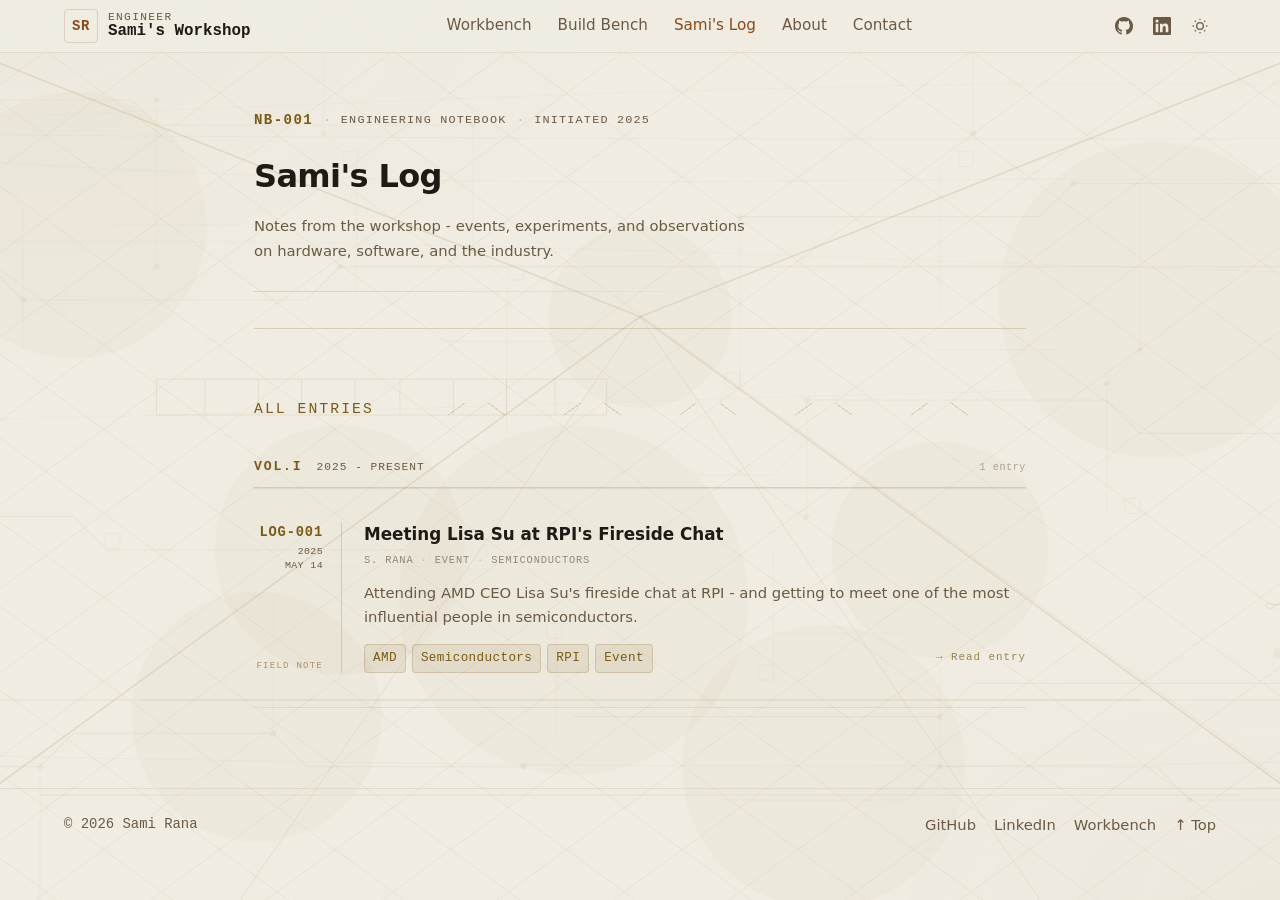
==== commit 44516d88: "Replace em-dashes with regular dashes and refine styling" ====
--- a/blog.html
+++ b/blog.html
@@ -3,17 +3,17 @@
 <head>
   <meta charset="utf-8" />
   <meta name="viewport" content="width=device-width, initial-scale=1" />
-  <title>Sami's Log — Engineering Notebook</title>
-  <meta name="description" content="Engineering notebook — thoughts on embedded systems, hardware design, and the intersection of silicon and software." />
+  <title>Sami's Log - Engineering Notebook</title>
+  <meta name="description" content="Engineering notebook - thoughts on embedded systems, hardware design, and the intersection of silicon and software." />
   <meta name="color-scheme" content="light dark" />
   <link rel="icon" href="data:image/svg+xml,<svg xmlns='http://www.w3.org/2000/svg' viewBox='0 0 100 100'><rect width='100' height='100' fill='%230c0f14'/><text x='50' y='66' font-size='48' text-anchor='middle' fill='%23c9983a' font-family='monospace' font-weight='700'>SR</text></svg>">
   <link rel="stylesheet" href="workshop.css" />
   <style>
-    /* ── Sami's Log — page-specific styles ── */
+    /* ── Sami's Log - page-specific styles ── */
 
     .log-container { max-width: 820px; }
 
-    /* ── Page header — engineering notebook cover ── */
+    /* ── Page header - engineering notebook cover ── */
     .log-page-header {
       padding: 56px 0 36px;
       border-bottom: 1px solid var(--gold-border);
@@ -62,7 +62,7 @@
       line-height: 1.7;
     }
 
-    /* Ruled underline — extends with gold fade */
+    /* Ruled underline - extends with gold fade */
     .log-header-rule {
       margin-top: 28px;
       height: 1px;
@@ -72,7 +72,7 @@
     /* Entries region */
     .log-entries-region { margin-top: 0; }
 
-    /* ALL ENTRIES section label override — tighter margin */
+    /* ALL ENTRIES section label override - tighter margin */
     .log-entries-region .section-label { margin-bottom: 0; }
   </style>
 
@@ -166,7 +166,7 @@
   <!-- Background Layer 3: Signal Waves (canvas) -->
   <canvas class="bg-layer bg-waves" id="wave-canvas" aria-hidden="true"></canvas>
 
-  <!-- Background Layer 4: Physical Scene — Writing room (one-point perspective, VP 960,380) -->
+  <!-- Background Layer 4: Physical Scene - Writing room (one-point perspective, VP 960,380) -->
   <div class="bg-layer bg-scene" aria-hidden="true">
     <svg viewBox="0 0 1920 1080" preserveAspectRatio="xMidYMid slice">
 
@@ -194,7 +194,7 @@
       <line class="s-line"  x1="858"  y1="455" x2="858"  y2="498"/>
       <line class="s-line"  x1="920"  y1="455" x2="920"  y2="498"/>
 
-      <!-- ── DESK SURFACE — single edge line ── -->
+      <!-- ── DESK SURFACE - single edge line ── -->
       <line class="s-line"  x1="0"    y1="840" x2="1920" y2="840"/>
 
       <!-- ── DESK ITEMS ── -->
@@ -228,7 +228,7 @@
   <!-- Header -->
   <header>
     <div class="container nav">
-      <a class="brand" href="porfolio.html" aria-label="Sami's Workshop — home">
+      <a class="brand" href="porfolio.html" aria-label="Sami's Workshop - home">
         <span class="monogram" aria-hidden="true">SR</span>
         <span class="brand-text">
           <span class="brand-label">Engineer</span>
@@ -277,7 +277,7 @@
           <span class="log-nb-date">Initiated 2025</span>
         </div>
         <h1>Sami's Log</h1>
-        <p>Notes from the workshop — events, experiments, and observations on hardware, software, and the industry.</p>
+        <p>Notes from the workshop - events, experiments, and observations on hardware, software, and the industry.</p>
         <div class="log-header-rule"></div>
       </div>
 
@@ -290,7 +290,7 @@
 
           <div class="log-volume">
             <span class="log-volume-id">VOL.I</span>
-            <span class="log-volume-label">2025 — Present</span>
+            <span class="log-volume-label">2025 - Present</span>
             <span class="log-volume-count">1 entry</span>
           </div>
 
@@ -307,7 +307,7 @@
                 <span class="entry-meta-item">Event</span>
                 <span class="entry-meta-item">Semiconductors</span>
               </div>
-              <p class="entry-excerpt">Attending AMD CEO Lisa Su's fireside chat at RPI — and getting to meet one of the most influential people in semiconductors.</p>
+              <p class="entry-excerpt">Attending AMD CEO Lisa Su's fireside chat at RPI - and getting to meet one of the most influential people in semiconductors.</p>
               <div class="entry-footer">
                 <div class="tags">
                   <span class="tag">AMD</span>
--- a/workshop.css
+++ b/workshop.css
@@ -379,9 +379,169 @@
   border: 1px solid var(--border);
   border-radius: var(--r);
   overflow: hidden;
-  transition: border-color 0.2s;
-}
-.module-card:hover { border-color: var(--zone-border); }
+  position: relative;
+  transition:
+    border-color 0.4s ease,
+    transform 0.4s cubic-bezier(0.22, 1, 0.36, 1),
+    filter 0.4s ease,
+    box-shadow 0.4s ease;
+}
+
+/* Copper trace highlight overlay */
+.module-card::before {
+  content: '';
+  position: absolute;
+  inset: 0;
+  background: linear-gradient(
+    105deg,
+    transparent 0%,
+    transparent 40%,
+    var(--module-trace-dim) 45%,
+    var(--module-trace) 50%,
+    var(--module-trace-dim) 55%,
+    transparent 60%,
+    transparent 100%
+  );
+  transform: translateX(-100%);
+  transition: transform 0.8s cubic-bezier(0.22, 1, 0.36, 1);
+  pointer-events: none;
+  z-index: 1;
+}
+
+/* Signal glow border effect */
+.module-card::after {
+  content: '';
+  position: absolute;
+  inset: -1px;
+  border-radius: var(--r);
+  background: transparent;
+  box-shadow:
+    inset 0 0 0 1px transparent,
+    0 0 0 0 transparent;
+  transition: box-shadow 0.5s ease;
+  pointer-events: none;
+  z-index: 2;
+}
+
+.module-card:hover {
+  border-color: var(--zone-border);
+  transform: translateY(-3px);
+  filter: brightness(1.04);
+  box-shadow:
+    0 8px 24px -8px var(--module-shadow),
+    0 2px 8px -2px rgba(0, 0, 0, 0.12);
+}
+
+/* Animate copper trace across card on hover */
+.module-card:hover::before {
+  transform: translateX(100%);
+}
+
+/* Signal glow pulse on border */
+.module-card:hover::after {
+  box-shadow:
+    inset 0 0 0 1px var(--module-glow-dim),
+    0 0 12px -2px var(--module-glow);
+  animation: signal-pulse 2s ease-in-out infinite;
+}
+
+@keyframes signal-pulse {
+  0%, 100% {
+    box-shadow:
+      inset 0 0 0 1px var(--module-glow-dim),
+      0 0 12px -2px var(--module-glow);
+  }
+  50% {
+    box-shadow:
+      inset 0 0 0 1px var(--module-glow-bright),
+      0 0 20px -2px var(--module-glow-pulse);
+  }
+}
+
+/* Module hover color tokens — default copper */
+.module-card {
+  --module-trace: rgba(196, 122, 58, 0.12);
+  --module-trace-dim: rgba(196, 122, 58, 0.06);
+  --module-glow: rgba(196, 122, 58, 0.18);
+  --module-glow-dim: rgba(196, 122, 58, 0.15);
+  --module-glow-bright: rgba(196, 122, 58, 0.25);
+  --module-glow-pulse: rgba(196, 122, 58, 0.28);
+  --module-shadow: rgba(196, 122, 58, 0.08);
+}
+
+/* Zone-bench (turquoise) variant */
+body.zone-bench .module-card,
+.projects-grid .module-card {
+  --module-trace: rgba(46, 168, 154, 0.14);
+  --module-trace-dim: rgba(46, 168, 154, 0.07);
+  --module-glow: rgba(46, 168, 154, 0.20);
+  --module-glow-dim: rgba(46, 168, 154, 0.15);
+  --module-glow-bright: rgba(46, 168, 154, 0.28);
+  --module-glow-pulse: rgba(46, 168, 154, 0.32);
+  --module-shadow: rgba(46, 168, 154, 0.10);
+}
+
+/* Zone-log (gold) variant */
+body.zone-log .module-card {
+  --module-trace: rgba(201, 152, 58, 0.12);
+  --module-trace-dim: rgba(201, 152, 58, 0.06);
+  --module-glow: rgba(201, 152, 58, 0.18);
+  --module-glow-dim: rgba(201, 152, 58, 0.15);
+  --module-glow-bright: rgba(201, 152, 58, 0.25);
+  --module-glow-pulse: rgba(201, 152, 58, 0.28);
+  --module-shadow: rgba(201, 152, 58, 0.08);
+}
+
+/* Light mode adjustments — slightly stronger for visibility */
+:root.light .module-card {
+  --module-trace: rgba(139, 74, 24, 0.14);
+  --module-trace-dim: rgba(139, 74, 24, 0.08);
+  --module-glow: rgba(139, 74, 24, 0.22);
+  --module-glow-dim: rgba(139, 74, 24, 0.18);
+  --module-glow-bright: rgba(139, 74, 24, 0.30);
+  --module-glow-pulse: rgba(139, 74, 24, 0.35);
+  --module-shadow: rgba(139, 74, 24, 0.12);
+}
+
+:root.light body.zone-bench .module-card,
+:root.light .projects-grid .module-card {
+  --module-trace: rgba(22, 107, 96, 0.16);
+  --module-trace-dim: rgba(22, 107, 96, 0.09);
+  --module-glow: rgba(22, 107, 96, 0.24);
+  --module-glow-dim: rgba(22, 107, 96, 0.18);
+  --module-glow-bright: rgba(22, 107, 96, 0.32);
+  --module-glow-pulse: rgba(22, 107, 96, 0.38);
+  --module-shadow: rgba(22, 107, 96, 0.14);
+}
+
+:root.light body.zone-log .module-card {
+  --module-trace: rgba(122, 90, 21, 0.14);
+  --module-trace-dim: rgba(122, 90, 21, 0.08);
+  --module-glow: rgba(122, 90, 21, 0.22);
+  --module-glow-dim: rgba(122, 90, 21, 0.18);
+  --module-glow-bright: rgba(122, 90, 21, 0.30);
+  --module-glow-pulse: rgba(122, 90, 21, 0.35);
+  --module-shadow: rgba(122, 90, 21, 0.12);
+}
+
+/* Reduced motion — disable trace sweep and pulse, keep subtle lift */
+@media (prefers-reduced-motion: reduce) {
+  .module-card {
+    transition:
+      border-color 0.15s ease,
+      filter 0.15s ease,
+      box-shadow 0.15s ease;
+  }
+  .module-card::before {
+    display: none;
+  }
+  .module-card:hover {
+    transform: none;
+  }
+  .module-card:hover::after {
+    animation: none;
+  }
+}
 
 .module-card-header {
   display: flex;
@@ -786,3 +946,1304 @@
   background-repeat: no-repeat, repeat-x;
   opacity: 0.65;
 }
+
+/* ── 18. TECH NOTES — Collapsible Documentation Panels ────────── */
+/*
+   Engineering documentation accordion styled as technical reference panels.
+   Each section expands to reveal deeper implementation details.
+   Design: datasheet/reference manual aesthetic, not FAQ-style.
+*/
+
+.tech-notes {
+  border: 1px solid var(--border);
+  border-radius: var(--r);
+  overflow: hidden;
+  background: var(--surface);
+}
+
+.tech-notes-header {
+  display: flex;
+  align-items: center;
+  gap: 12px;
+  padding: 14px 18px;
+  border-bottom: 1px solid var(--border);
+  background: var(--surface-2);
+}
+
+.tech-notes-header .notes-icon {
+  width: 18px;
+  height: 18px;
+  color: var(--zone-accent);
+  flex-shrink: 0;
+}
+
+.tech-notes-header .notes-title {
+  font-family: var(--mono);
+  font-size: 0.78rem;
+  font-weight: 600;
+  color: var(--zone-accent);
+  letter-spacing: 0.12em;
+  text-transform: uppercase;
+}
+
+.tech-notes-header .notes-count {
+  font-family: var(--mono);
+  font-size: 0.68rem;
+  color: var(--text-dim);
+  margin-left: auto;
+  letter-spacing: 0.06em;
+}
+
+/* Individual note section */
+.tech-note {
+  border-bottom: 1px solid var(--border);
+}
+
+.tech-note:last-child {
+  border-bottom: none;
+}
+
+/* Note trigger button */
+.tech-note-trigger {
+  width: 100%;
+  display: flex;
+  align-items: center;
+  gap: 14px;
+  padding: 14px 18px;
+  background: transparent;
+  border: none;
+  cursor: pointer;
+  text-align: left;
+  transition: background 0.15s ease;
+}
+
+.tech-note-trigger:hover {
+  background: var(--surface-2);
+}
+
+.tech-note-trigger:focus {
+  outline: none;
+  background: var(--surface-2);
+}
+
+.tech-note-trigger:focus-visible {
+  outline: 2px solid var(--zone-accent);
+  outline-offset: -2px;
+}
+
+/* Section number badge */
+.note-section-id {
+  font-family: var(--mono);
+  font-size: 0.68rem;
+  font-weight: 700;
+  color: var(--zone-accent);
+  background: var(--zone-dim);
+  border: 1px solid var(--zone-border);
+  padding: 3px 8px;
+  border-radius: var(--r-xs);
+  letter-spacing: 0.08em;
+  flex-shrink: 0;
+}
+
+/* Note title and summary */
+.note-header-content {
+  flex: 1;
+  min-width: 0;
+}
+
+.note-title {
+  font-size: 0.92rem;
+  font-weight: 600;
+  color: var(--text);
+  margin: 0 0 2px;
+  line-height: 1.3;
+}
+
+.note-summary {
+  font-family: var(--mono);
+  font-size: 0.72rem;
+  color: var(--text-dim);
+  letter-spacing: 0.03em;
+  margin: 0;
+}
+
+/* Expand indicator */
+.note-expand-icon {
+  width: 16px;
+  height: 16px;
+  color: var(--text-dim);
+  flex-shrink: 0;
+  transition: transform 0.25s ease, color 0.15s ease;
+}
+
+.tech-note[open] .note-expand-icon {
+  transform: rotate(180deg);
+  color: var(--zone-accent);
+}
+
+.tech-note-trigger:hover .note-expand-icon {
+  color: var(--zone-accent);
+}
+
+/* Note content panel */
+.tech-note-content {
+  display: grid;
+  grid-template-rows: 0fr;
+  transition: grid-template-rows 0.3s ease;
+  background: var(--bg);
+  border-top: 1px solid var(--border);
+}
+
+.tech-note[open] .tech-note-content {
+  grid-template-rows: 1fr;
+}
+
+.tech-note-inner {
+  overflow: hidden;
+}
+
+.tech-note-body {
+  padding: 18px 18px 18px 54px;
+}
+
+/* Content styling within notes */
+.tech-note-body p {
+  font-size: 0.88rem;
+  color: var(--text-dim);
+  line-height: 1.7;
+  margin: 0 0 12px;
+}
+
+.tech-note-body p:last-child {
+  margin-bottom: 0;
+}
+
+.tech-note-body strong {
+  color: var(--text);
+  font-weight: 500;
+}
+
+.tech-note-body ul,
+.tech-note-body ol {
+  font-size: 0.88rem;
+  color: var(--text-dim);
+  padding-left: 18px;
+  margin: 0 0 12px;
+  line-height: 1.65;
+}
+
+.tech-note-body li {
+  margin-bottom: 6px;
+}
+
+.tech-note-body li:last-child {
+  margin-bottom: 0;
+}
+
+.tech-note-body code {
+  font-family: var(--mono);
+  font-size: 0.84em;
+  background: var(--surface-2);
+  padding: 2px 6px;
+  border-radius: var(--r-xs);
+  color: var(--zone-accent);
+}
+
+/* Subsection within a note */
+.note-subsection {
+  margin-top: 16px;
+  padding-top: 14px;
+  border-top: 1px dashed var(--border);
+}
+
+.note-subsection:first-child {
+  margin-top: 0;
+  padding-top: 0;
+  border-top: none;
+}
+
+.note-subsection-title {
+  font-family: var(--mono);
+  font-size: 0.72rem;
+  font-weight: 600;
+  color: var(--text);
+  letter-spacing: 0.10em;
+  text-transform: uppercase;
+  margin: 0 0 10px;
+}
+
+/* Key-value pairs for specs/constraints */
+.note-specs {
+  display: grid;
+  grid-template-columns: auto 1fr;
+  gap: 6px 14px;
+  margin: 12px 0;
+}
+
+.note-specs dt {
+  font-family: var(--mono);
+  font-size: 0.72rem;
+  color: var(--text-dim);
+  letter-spacing: 0.06em;
+  text-transform: uppercase;
+  white-space: nowrap;
+}
+
+.note-specs dd {
+  font-size: 0.86rem;
+  color: var(--text);
+  margin: 0;
+}
+
+/* Callout within notes */
+.note-callout {
+  background: var(--zone-dim);
+  border-left: 3px solid var(--zone-accent);
+  padding: 12px 14px;
+  border-radius: 0 var(--r-xs) var(--r-xs) 0;
+  margin: 12px 0;
+}
+
+.note-callout p {
+  margin: 0;
+  font-family: var(--mono);
+  font-size: 0.84rem;
+  color: var(--text);
+}
+
+/* Status indicator for notes */
+.note-status {
+  display: inline-flex;
+  align-items: center;
+  gap: 5px;
+  font-family: var(--mono);
+  font-size: 0.65rem;
+  letter-spacing: 0.08em;
+  text-transform: uppercase;
+  padding: 2px 7px;
+  border-radius: var(--r-xs);
+  margin-left: 10px;
+}
+
+.note-status.resolved {
+  background: rgba(46, 168, 154, 0.12);
+  color: var(--turquoise);
+  border: 1px solid rgba(46, 168, 154, 0.25);
+}
+
+.note-status.open {
+  background: rgba(201, 152, 58, 0.12);
+  color: var(--gold);
+  border: 1px solid rgba(201, 152, 58, 0.25);
+}
+
+/* Responsive */
+@media (max-width: 580px) {
+  .tech-note-body {
+    padding-left: 18px;
+  }
+
+  .note-summary {
+    display: none;
+  }
+}
+
+/* ── 19. SYSTEM TABS — Engineering Interface Tabs ─────────────── */
+/*
+   Tab component styled as engineering system interface.
+   Resembles test equipment panels, terminal interfaces, or
+   embedded system dashboards.
+*/
+
+.sys-tabs {
+  border: 1px solid var(--border);
+  border-radius: var(--r);
+  overflow: hidden;
+  background: var(--surface);
+}
+
+/* Tab bar — resembles equipment panel selector */
+.sys-tabs-bar {
+  display: flex;
+  align-items: stretch;
+  background: var(--surface-2);
+  border-bottom: 1px solid var(--border);
+  position: relative;
+}
+
+/* System label on left side */
+.sys-tabs-label {
+  display: flex;
+  align-items: center;
+  gap: 8px;
+  padding: 0 16px;
+  border-right: 1px solid var(--border);
+  background: var(--bg);
+}
+
+.sys-tabs-label .sys-icon {
+  width: 14px;
+  height: 14px;
+  color: var(--zone-accent);
+}
+
+.sys-tabs-label span {
+  font-family: var(--mono);
+  font-size: 0.68rem;
+  font-weight: 600;
+  color: var(--zone-accent);
+  letter-spacing: 0.12em;
+  text-transform: uppercase;
+}
+
+/* Tab list */
+.sys-tabs-list {
+  display: flex;
+  align-items: stretch;
+  flex: 1;
+  margin: 0;
+  padding: 0;
+  list-style: none;
+}
+
+/* Individual tab button */
+.sys-tab {
+  display: flex;
+  align-items: center;
+  gap: 8px;
+  padding: 12px 18px;
+  background: transparent;
+  border: none;
+  border-right: 1px solid var(--border);
+  cursor: pointer;
+  font-family: var(--mono);
+  font-size: 0.78rem;
+  font-weight: 500;
+  color: var(--text-dim);
+  letter-spacing: 0.06em;
+  text-transform: uppercase;
+  transition: all 0.15s ease;
+  position: relative;
+}
+
+.sys-tab:last-child {
+  border-right: none;
+}
+
+.sys-tab:hover {
+  background: var(--bg);
+  color: var(--text);
+}
+
+.sys-tab:focus {
+  outline: none;
+}
+
+.sys-tab:focus-visible {
+  outline: 2px solid var(--zone-accent);
+  outline-offset: -2px;
+}
+
+/* Active tab state */
+.sys-tab[aria-selected="true"] {
+  background: var(--bg);
+  color: var(--zone-accent);
+}
+
+/* LED indicator dot */
+.sys-tab::before {
+  content: '';
+  width: 6px;
+  height: 6px;
+  border-radius: 50%;
+  background: var(--text-dim);
+  opacity: 0.4;
+  transition: all 0.2s ease;
+}
+
+.sys-tab:hover::before {
+  background: var(--text);
+  opacity: 0.6;
+}
+
+.sys-tab[aria-selected="true"]::before {
+  background: var(--zone-accent);
+  opacity: 1;
+  box-shadow: 0 0 6px var(--zone-accent);
+}
+
+/* Active indicator line */
+.sys-tab[aria-selected="true"]::after {
+  content: '';
+  position: absolute;
+  bottom: -1px;
+  left: 0;
+  right: 0;
+  height: 2px;
+  background: var(--zone-accent);
+}
+
+/* Tab number badge */
+.sys-tab .tab-num {
+  font-size: 0.62rem;
+  font-weight: 700;
+  color: var(--text-dim);
+  background: var(--surface);
+  border: 1px solid var(--border);
+  padding: 1px 5px;
+  border-radius: var(--r-xs);
+  margin-left: auto;
+  opacity: 0.7;
+}
+
+.sys-tab[aria-selected="true"] .tab-num {
+  color: var(--zone-accent);
+  border-color: var(--zone-border);
+  background: var(--zone-dim);
+  opacity: 1;
+}
+
+/* Status indicator (optional) */
+.sys-tabs-status {
+  display: flex;
+  align-items: center;
+  gap: 6px;
+  padding: 0 14px;
+  margin-left: auto;
+  font-family: var(--mono);
+  font-size: 0.64rem;
+  color: var(--text-dim);
+  letter-spacing: 0.06em;
+}
+
+.sys-tabs-status .status-led {
+  width: 5px;
+  height: 5px;
+  border-radius: 50%;
+  background: var(--turquoise);
+  animation: led-pulse 2s ease-in-out infinite;
+}
+
+@keyframes led-pulse {
+  0%, 100% { opacity: 1; }
+  50% { opacity: 0.4; }
+}
+
+/* Tab panels container */
+.sys-tabs-panels {
+  position: relative;
+  background: var(--bg);
+}
+
+/* Individual panel */
+.sys-tab-panel {
+  display: none;
+  padding: 24px;
+}
+
+.sys-tab-panel[data-active="true"] {
+  display: block;
+  animation: panel-fade-in 0.2s ease;
+}
+
+@keyframes panel-fade-in {
+  from { opacity: 0; transform: translateY(4px); }
+  to { opacity: 1; transform: translateY(0); }
+}
+
+/* Panel header */
+.panel-header {
+  display: flex;
+  align-items: center;
+  gap: 12px;
+  margin-bottom: 18px;
+  padding-bottom: 14px;
+  border-bottom: 1px solid var(--border);
+}
+
+.panel-header .panel-icon {
+  width: 20px;
+  height: 20px;
+  color: var(--zone-accent);
+}
+
+.panel-header h3 {
+  font-family: var(--mono);
+  font-size: 0.88rem;
+  font-weight: 600;
+  color: var(--text);
+  letter-spacing: 0.08em;
+  text-transform: uppercase;
+  margin: 0;
+}
+
+.panel-header .panel-id {
+  font-family: var(--mono);
+  font-size: 0.66rem;
+  color: var(--text-dim);
+  letter-spacing: 0.06em;
+  margin-left: auto;
+}
+
+/* Panel content styling */
+.sys-tab-panel p {
+  font-size: 0.9rem;
+  color: var(--text-dim);
+  line-height: 1.7;
+  margin: 0 0 14px;
+}
+
+.sys-tab-panel p:last-child {
+  margin-bottom: 0;
+}
+
+.sys-tab-panel strong {
+  color: var(--text);
+  font-weight: 500;
+}
+
+.sys-tab-panel ul,
+.sys-tab-panel ol {
+  font-size: 0.9rem;
+  color: var(--text-dim);
+  padding-left: 20px;
+  margin: 0 0 14px;
+  line-height: 1.65;
+}
+
+.sys-tab-panel li {
+  margin-bottom: 6px;
+}
+
+.sys-tab-panel code {
+  font-family: var(--mono);
+  font-size: 0.84em;
+  background: var(--surface-2);
+  padding: 2px 6px;
+  border-radius: var(--r-xs);
+  color: var(--zone-accent);
+}
+
+/* Data readout block — like instrument display */
+.data-readout {
+  background: var(--surface);
+  border: 1px solid var(--border);
+  border-radius: var(--r-sm);
+  padding: 14px 16px;
+  margin: 14px 0;
+}
+
+.data-readout-title {
+  font-family: var(--mono);
+  font-size: 0.66rem;
+  font-weight: 600;
+  color: var(--text-dim);
+  letter-spacing: 0.12em;
+  text-transform: uppercase;
+  margin: 0 0 10px;
+}
+
+.data-readout-grid {
+  display: grid;
+  grid-template-columns: repeat(auto-fit, minmax(140px, 1fr));
+  gap: 12px;
+}
+
+.data-readout-item {
+  display: flex;
+  flex-direction: column;
+  gap: 2px;
+}
+
+.data-readout-item .label {
+  font-family: var(--mono);
+  font-size: 0.64rem;
+  color: var(--text-dim);
+  letter-spacing: 0.08em;
+  text-transform: uppercase;
+}
+
+.data-readout-item .value {
+  font-family: var(--mono);
+  font-size: 1rem;
+  font-weight: 600;
+  color: var(--zone-accent);
+  letter-spacing: 0.02em;
+}
+
+.data-readout-item .unit {
+  font-size: 0.8em;
+  font-weight: 400;
+  color: var(--text-dim);
+  margin-left: 4px;
+}
+
+/* Signal path diagram placeholder */
+.signal-path {
+  background: var(--surface);
+  border: 1px solid var(--border);
+  border-radius: var(--r-sm);
+  padding: 20px;
+  margin: 14px 0;
+  text-align: center;
+}
+
+.signal-path-row {
+  display: flex;
+  align-items: center;
+  justify-content: center;
+  gap: 8px;
+  flex-wrap: wrap;
+}
+
+.signal-node {
+  font-family: var(--mono);
+  font-size: 0.76rem;
+  font-weight: 600;
+  color: var(--text);
+  background: var(--surface-2);
+  border: 1px solid var(--border);
+  padding: 6px 12px;
+  border-radius: var(--r-xs);
+}
+
+.signal-node.active {
+  color: var(--zone-accent);
+  border-color: var(--zone-border);
+  background: var(--zone-dim);
+}
+
+.signal-arrow {
+  font-family: var(--mono);
+  font-size: 0.9rem;
+  color: var(--text-dim);
+}
+
+/* Responsive tabs */
+@media (max-width: 680px) {
+  .sys-tabs-bar {
+    flex-wrap: wrap;
+  }
+
+  .sys-tabs-label {
+    width: 100%;
+    padding: 10px 14px;
+    border-right: none;
+    border-bottom: 1px solid var(--border);
+  }
+
+  .sys-tabs-list {
+    width: 100%;
+    overflow-x: auto;
+    -webkit-overflow-scrolling: touch;
+  }
+
+  .sys-tab {
+    padding: 10px 14px;
+    white-space: nowrap;
+  }
+
+  .sys-tabs-status {
+    display: none;
+  }
+
+  .sys-tab .tab-num {
+    display: none;
+  }
+}
+
+@media (max-width: 480px) {
+  .sys-tab-panel {
+    padding: 16px;
+  }
+
+  .data-readout-grid {
+    grid-template-columns: 1fr 1fr;
+  }
+}
+
+/* ── 20. TECH TOOLTIPS — Engineering Term Definitions ─────────── */
+/*
+   Subtle tooltips for technical acronyms and engineering terms.
+   Dotted underline indicates definition available on hover.
+   Styled as technical reference popups, not generic web tooltips.
+*/
+
+.term {
+  position: relative;
+  display: inline;
+  border-bottom: 1px dotted var(--zone-accent);
+  cursor: help;
+  transition: border-color 0.15s ease;
+}
+
+.term:hover {
+  border-bottom-style: solid;
+}
+
+/* Tooltip popup */
+.term::after {
+  content: attr(data-def);
+  position: absolute;
+  bottom: calc(100% + 8px);
+  left: 50%;
+  transform: translateX(-50%) translateY(4px);
+
+  /* Styling */
+  background: var(--surface);
+  border: 1px solid var(--zone-border);
+  border-radius: var(--r-sm);
+  padding: 8px 12px;
+  box-shadow:
+    0 4px 12px -2px rgba(0, 0, 0, 0.25),
+    0 0 0 1px rgba(0, 0, 0, 0.05);
+
+  /* Typography */
+  font-family: var(--mono);
+  font-size: 0.72rem;
+  font-weight: 400;
+  color: var(--text);
+  letter-spacing: 0.02em;
+  line-height: 1.5;
+  text-align: left;
+  white-space: normal;
+  width: max-content;
+  max-width: 260px;
+
+  /* Initial state — hidden */
+  opacity: 0;
+  visibility: hidden;
+  pointer-events: none;
+  transition:
+    opacity 0.2s ease,
+    transform 0.2s ease,
+    visibility 0.2s ease;
+
+  z-index: 1000;
+}
+
+/* Tooltip arrow */
+.term::before {
+  content: '';
+  position: absolute;
+  bottom: calc(100% + 3px);
+  left: 50%;
+  transform: translateX(-50%);
+
+  border: 5px solid transparent;
+  border-top-color: var(--zone-border);
+
+  opacity: 0;
+  visibility: hidden;
+  transition:
+    opacity 0.2s ease,
+    visibility 0.2s ease;
+
+  z-index: 1001;
+}
+
+/* Show tooltip on hover */
+.term:hover::after {
+  opacity: 1;
+  visibility: visible;
+  transform: translateX(-50%) translateY(0);
+}
+
+.term:hover::before {
+  opacity: 1;
+  visibility: visible;
+}
+
+/* Focus state for keyboard users */
+.term:focus {
+  outline: none;
+  border-bottom-color: var(--zone-accent);
+  border-bottom-style: solid;
+}
+
+.term:focus::after,
+.term:focus::before {
+  opacity: 1;
+  visibility: visible;
+}
+
+.term:focus::after {
+  transform: translateX(-50%) translateY(0);
+}
+
+/* Term category badge (optional) */
+.term[data-cat]::after {
+  content: attr(data-cat) ": " attr(data-def);
+}
+
+.term[data-cat]::after {
+  padding-top: 6px;
+}
+
+/* Tooltip with category label styling */
+.term[data-cat] {
+  --cat-color: var(--zone-accent);
+}
+
+/* Position variants for edge cases */
+.term.tip-left::after {
+  left: 0;
+  transform: translateX(0) translateY(4px);
+}
+
+.term.tip-left:hover::after,
+.term.tip-left:focus::after {
+  transform: translateX(0) translateY(0);
+}
+
+.term.tip-left::before {
+  left: 16px;
+}
+
+.term.tip-right::after {
+  left: auto;
+  right: 0;
+  transform: translateX(0) translateY(4px);
+}
+
+.term.tip-right:hover::after,
+.term.tip-right:focus::after {
+  transform: translateX(0) translateY(0);
+}
+
+.term.tip-right::before {
+  left: auto;
+  right: 16px;
+}
+
+/* Bottom position variant */
+.term.tip-bottom::after {
+  bottom: auto;
+  top: calc(100% + 8px);
+  transform: translateX(-50%) translateY(-4px);
+}
+
+.term.tip-bottom:hover::after,
+.term.tip-bottom:focus::after {
+  transform: translateX(-50%) translateY(0);
+}
+
+.term.tip-bottom::before {
+  bottom: auto;
+  top: calc(100% + 3px);
+  border-top-color: transparent;
+  border-bottom-color: var(--zone-border);
+}
+
+/* Light mode adjustments */
+:root.light .term::after {
+  box-shadow:
+    0 4px 12px -2px rgba(0, 0, 0, 0.12),
+    0 0 0 1px rgba(0, 0, 0, 0.08);
+}
+
+/* Touch devices — show on tap via .tip-active class */
+@media (hover: none) {
+  .term::after,
+  .term::before {
+    /* Don't disable, just don't show on hover */
+  }
+
+  .term.tip-active::after {
+    opacity: 1;
+    visibility: visible;
+    transform: translateX(-50%) translateY(0);
+  }
+
+  .term.tip-active::before {
+    opacity: 1;
+    visibility: visible;
+  }
+}
+
+/* Reduced motion */
+@media (prefers-reduced-motion: reduce) {
+  .term::after {
+    transition: opacity 0.1s ease, visibility 0.1s ease;
+    transform: translateX(-50%) translateY(0);
+  }
+
+  .term:hover::after {
+    transform: translateX(-50%) translateY(0);
+  }
+}
+
+/* ── 21. SYSTEM CONSOLE — Embedded Status Panel ───────────────── */
+/*
+   Minimal engineering console resembling embedded system diagnostics.
+   Clean, structured display — not a hacker terminal aesthetic.
+   Think: microcontroller debug output, industrial HMI, or BIOS screen.
+*/
+
+.sys-console {
+  background: var(--surface);
+  border: 1px solid var(--border);
+  border-radius: var(--r);
+  overflow: hidden;
+  font-family: var(--mono);
+  font-size: 0.76rem;
+}
+
+/* Console header bar */
+.sys-console-header {
+  display: flex;
+  align-items: center;
+  gap: 10px;
+  padding: 8px 14px;
+  background: var(--surface-2);
+  border-bottom: 1px solid var(--border);
+}
+
+.sys-console-header .console-icon {
+  width: 14px;
+  height: 14px;
+  color: var(--zone-accent);
+  flex-shrink: 0;
+}
+
+.sys-console-header .console-title {
+  font-weight: 600;
+  color: var(--zone-accent);
+  letter-spacing: 0.10em;
+  text-transform: uppercase;
+  font-size: 0.68rem;
+}
+
+.sys-console-header .console-ver {
+  color: var(--text-dim);
+  font-size: 0.62rem;
+  letter-spacing: 0.04em;
+  margin-left: auto;
+}
+
+/* Console body */
+.sys-console-body {
+  padding: 12px 14px;
+  background: var(--bg);
+}
+
+/* Status row — key: value pairs */
+.console-row {
+  display: flex;
+  align-items: baseline;
+  gap: 8px;
+  padding: 4px 0;
+  border-bottom: 1px solid var(--border);
+}
+
+.console-row:last-child {
+  border-bottom: none;
+}
+
+.console-row:first-child {
+  padding-top: 0;
+}
+
+/* Row label */
+.console-label {
+  color: var(--text-dim);
+  letter-spacing: 0.06em;
+  text-transform: uppercase;
+  font-size: 0.64rem;
+  min-width: 85px;
+  flex-shrink: 0;
+}
+
+/* Row value */
+.console-value {
+  color: var(--text);
+  letter-spacing: 0.02em;
+  flex: 1;
+}
+
+.console-value.accent {
+  color: var(--zone-accent);
+}
+
+.console-value.dim {
+  color: var(--text-dim);
+}
+
+/* Status indicator inline */
+.console-status {
+  display: inline-flex;
+  align-items: center;
+  gap: 6px;
+}
+
+.console-status .led {
+  width: 5px;
+  height: 5px;
+  border-radius: 50%;
+  flex-shrink: 0;
+}
+
+.console-status .led.on {
+  background: var(--turquoise);
+  box-shadow: 0 0 4px var(--turquoise);
+}
+
+.console-status .led.idle {
+  background: var(--gold);
+  box-shadow: 0 0 3px var(--gold);
+  animation: led-idle-pulse 2.5s ease-in-out infinite;
+}
+
+.console-status .led.off {
+  background: var(--text-dim);
+  opacity: 0.4;
+}
+
+@keyframes led-idle-pulse {
+  0%, 100% { opacity: 1; }
+  50% { opacity: 0.5; }
+}
+
+/* Separator line */
+.console-sep {
+  height: 1px;
+  background: var(--border);
+  margin: 8px 0;
+}
+
+/* Module list display */
+.console-modules {
+  display: flex;
+  flex-wrap: wrap;
+  gap: 6px;
+}
+
+.console-module {
+  display: inline-flex;
+  align-items: center;
+  gap: 4px;
+  padding: 2px 6px;
+  background: var(--surface);
+  border: 1px solid var(--border);
+  border-radius: var(--r-xs);
+  font-size: 0.66rem;
+  color: var(--text-dim);
+  letter-spacing: 0.04em;
+}
+
+.console-module .mod-led {
+  width: 4px;
+  height: 4px;
+  border-radius: 50%;
+  background: var(--turquoise);
+}
+
+.console-module.queued .mod-led {
+  background: var(--gold);
+}
+
+.console-module.queued {
+  opacity: 0.6;
+}
+
+/* Log entry preview */
+.console-log-entry {
+  display: flex;
+  align-items: baseline;
+  gap: 8px;
+  padding: 6px 8px;
+  background: var(--surface);
+  border: 1px solid var(--border);
+  border-radius: var(--r-xs);
+  margin-top: 4px;
+}
+
+.console-log-entry .log-id {
+  color: var(--gold);
+  font-weight: 600;
+  font-size: 0.64rem;
+  letter-spacing: 0.04em;
+  flex-shrink: 0;
+}
+
+.console-log-entry .log-title {
+  color: var(--text);
+  font-size: 0.72rem;
+  white-space: nowrap;
+  overflow: hidden;
+  text-overflow: ellipsis;
+}
+
+.console-log-entry .log-date {
+  color: var(--text-dim);
+  font-size: 0.62rem;
+  margin-left: auto;
+  flex-shrink: 0;
+}
+
+/* Log entry hover */
+a.console-log-entry {
+  transition: border-color 0.15s ease, background 0.15s ease;
+}
+
+a.console-log-entry:hover {
+  border-color: var(--gold-border);
+  background: var(--gold-dim);
+}
+
+a.console-log-entry:hover .log-title {
+  color: var(--gold);
+}
+
+/* Module hover */
+.console-module {
+  transition: border-color 0.15s ease, color 0.15s ease;
+  cursor: default;
+}
+
+.console-module:not(.queued):hover {
+  border-color: var(--turquoise-border);
+  color: var(--turquoise);
+}
+
+/* Progress/activity indicator */
+.console-activity {
+  display: flex;
+  align-items: center;
+  gap: 6px;
+}
+
+.console-activity .activity-bar {
+  flex: 1;
+  height: 3px;
+  background: var(--surface-2);
+  border-radius: 2px;
+  overflow: hidden;
+}
+
+.console-activity .activity-fill {
+  height: 100%;
+  background: var(--zone-accent);
+  border-radius: 2px;
+  transition: width 0.3s ease;
+}
+
+.console-activity .activity-pct {
+  color: var(--text-dim);
+  font-size: 0.62rem;
+  min-width: 28px;
+  text-align: right;
+}
+
+/* Timestamp footer */
+.sys-console-footer {
+  display: flex;
+  align-items: center;
+  justify-content: space-between;
+  padding: 6px 14px;
+  background: var(--surface-2);
+  border-top: 1px solid var(--border);
+  font-size: 0.62rem;
+  color: var(--text-dim);
+  letter-spacing: 0.04em;
+}
+
+.sys-console-footer .console-uptime {
+  display: flex;
+  align-items: center;
+  gap: 6px;
+}
+
+.sys-console-footer .uptime-led {
+  width: 4px;
+  height: 4px;
+  border-radius: 50%;
+  background: var(--turquoise);
+  animation: uptime-blink 1s steps(1) infinite;
+}
+
+@keyframes uptime-blink {
+  0%, 50% { opacity: 1; }
+  51%, 100% { opacity: 0.3; }
+}
+
+/* Compact variant */
+.sys-console.compact .sys-console-body {
+  padding: 10px 12px;
+}
+
+.sys-console.compact .console-row {
+  padding: 3px 0;
+}
+
+.sys-console.compact .console-label {
+  min-width: 70px;
+  font-size: 0.62rem;
+}
+
+/* Inline console — horizontal layout for tight spaces */
+.sys-console.inline {
+  display: flex;
+  align-items: stretch;
+}
+
+.sys-console.inline .sys-console-header {
+  border-bottom: none;
+  border-right: 1px solid var(--border);
+  padding: 10px 14px;
+}
+
+.sys-console.inline .sys-console-body {
+  flex: 1;
+  display: flex;
+  align-items: center;
+  gap: 20px;
+  padding: 10px 16px;
+}
+
+.sys-console.inline .console-row {
+  border-bottom: none;
+  padding: 0;
+}
+
+.sys-console.inline .sys-console-footer {
+  border-top: none;
+  border-left: 1px solid var(--border);
+  flex-direction: column;
+  justify-content: center;
+  gap: 2px;
+  padding: 10px 14px;
+}
+
+/* Responsive */
+@media (max-width: 580px) {
+  .sys-console.inline {
+    flex-direction: column;
+  }
+
+  .sys-console.inline .sys-console-header {
+    border-right: none;
+    border-bottom: 1px solid var(--border);
+  }
+
+  .sys-console.inline .sys-console-body {
+    flex-direction: column;
+    align-items: stretch;
+    gap: 6px;
+  }
+
+  .sys-console.inline .console-row {
+    border-bottom: 1px solid var(--border);
+    padding: 4px 0;
+  }
+
+  .sys-console.inline .console-row:last-child {
+    border-bottom: none;
+  }
+
+  .sys-console.inline .sys-console-footer {
+    border-left: none;
+    border-top: 1px solid var(--border);
+    flex-direction: row;
+  }
+}
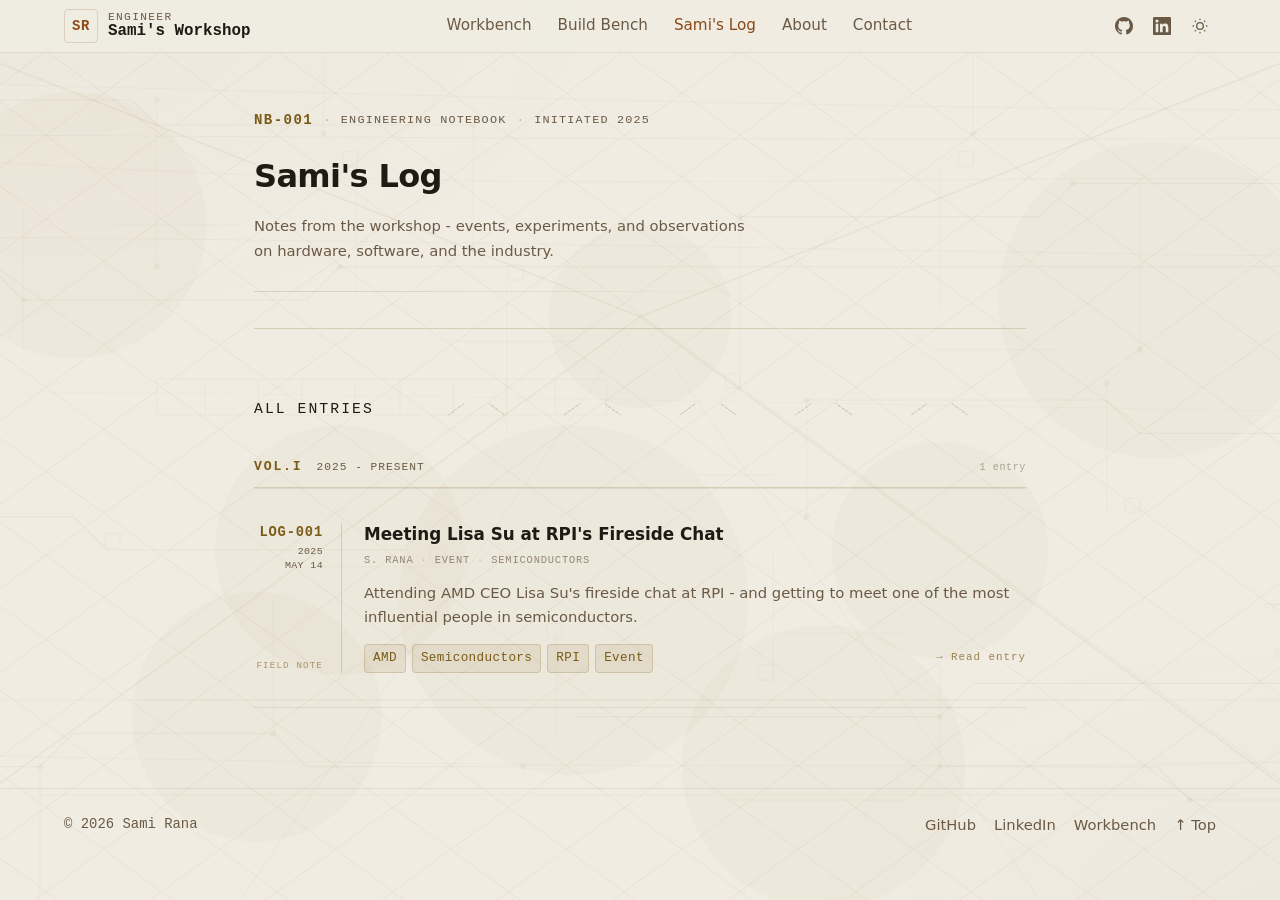
==== commit 5578d991: "Update portfolio from zip: add animation files, update main pages" ====
--- a/blog.html
+++ b/blog.html
@@ -8,6 +8,7 @@
   <meta name="color-scheme" content="light dark" />
   <link rel="icon" href="data:image/svg+xml,<svg xmlns='http://www.w3.org/2000/svg' viewBox='0 0 100 100'><rect width='100' height='100' fill='%230c0f14'/><text x='50' y='66' font-size='48' text-anchor='middle' fill='%23c9983a' font-family='monospace' font-weight='700'>SR</text></svg>">
   <link rel="stylesheet" href="workshop.css" />
+  <link rel="stylesheet" href="workshop-anim.css" />
   <style>
     /* ── Sami's Log - page-specific styles ── */
 
@@ -339,9 +340,11 @@
   </footer>
 
   <script src="workshop-bg.js"></script>
+  <script src="workshop-anim.js"></script>
   <script>
     document.getElementById('yr').textContent = new Date().getFullYear();
     WorkshopBG.init();
+    WorkshopAnim.init({ acq: true, station: true, reels: true, signal: true, parallax: true, sectionLabel: true });
   </script>
 </body>
 </html>
--- a/workshop.css
+++ b/workshop.css
@@ -622,6 +622,141 @@
   opacity: 0.4;
 }
 
+/* ── 11b. FEATURED MODULE CARD (single-up hero) ─────────────── */
+.module-card--featured {
+  display: grid;
+  grid-template-columns: minmax(0, 1.05fr) minmax(0, 1fr);
+  grid-template-rows: 1fr;
+  /* Override the base card's rows */
+}
+.module-card--featured > .module-thumb-hero {
+  position: relative;
+  border-right: 1px solid var(--border);
+  background: var(--surface);
+  overflow: hidden;
+  min-height: 360px;
+}
+.module-card--featured .module-thumb-hero a {
+  display: block;
+  width: 100%;
+  height: 100%;
+}
+.module-card--featured .module-thumb-hero img {
+  width: 100%;
+  height: 100%;
+  object-fit: cover;
+  display: block;
+  transition: transform 0.6s cubic-bezier(.2,.7,.2,1);
+}
+.module-card--featured:hover .module-thumb-hero img {
+  transform: scale(1.03);
+}
+.module-thumb-meta {
+  position: absolute;
+  top: 12px;
+  left: 12px;
+  right: 12px;
+  display: flex;
+  justify-content: space-between;
+  align-items: center;
+  font-family: var(--mono);
+  font-size: 0.7rem;
+  letter-spacing: 0.12em;
+  text-transform: uppercase;
+  pointer-events: none;
+}
+.module-thumb-meta .module-id,
+.module-thumb-meta .module-status {
+  background: color-mix(in oklab, var(--bg) 78%, transparent);
+  border: 1px solid var(--border);
+  padding: 4px 8px;
+  border-radius: 3px;
+  backdrop-filter: blur(4px);
+  -webkit-backdrop-filter: blur(4px);
+}
+.module-thumb-meta .module-status {
+  color: var(--zone-accent, var(--copper));
+  border-color: color-mix(in oklab, var(--zone-accent, var(--copper)) 40%, var(--border));
+}
+
+.module-feature-body {
+  display: flex;
+  flex-direction: column;
+  gap: 14px;
+  padding: 24px 26px;
+}
+.module-feature-body h3 {
+  font-size: 1.45rem;
+  line-height: 1.2;
+  font-weight: 600;
+  letter-spacing: -0.01em;
+  margin: 0;
+  color: var(--text);
+}
+.module-feature-lede {
+  font-size: 0.98rem;
+  line-height: 1.55;
+  color: var(--text-dim);
+  margin: 0;
+  text-wrap: pretty;
+}
+.module-feature-lede code {
+  font-family: var(--mono);
+  font-size: 0.88em;
+  background: color-mix(in oklab, var(--zone-accent, var(--copper)) 12%, transparent);
+  color: var(--text);
+  padding: 1px 6px;
+  border-radius: 3px;
+  border: 1px solid color-mix(in oklab, var(--zone-accent, var(--copper)) 22%, transparent);
+}
+.module-spec-chips {
+  list-style: none;
+  margin: 0;
+  padding: 0;
+  display: flex;
+  flex-wrap: wrap;
+  gap: 8px;
+}
+.module-spec-chips li {
+  display: inline-flex;
+  align-items: baseline;
+  gap: 6px;
+  border: 1px solid var(--border);
+  border-radius: 3px;
+  padding: 5px 9px;
+  background: color-mix(in oklab, var(--surface) 88%, transparent);
+}
+.module-spec-chips li span {
+  font-family: var(--mono);
+  font-size: 0.66rem;
+  letter-spacing: 0.14em;
+  text-transform: uppercase;
+  color: var(--text-faint);
+}
+.module-spec-chips li b {
+  font-weight: 500;
+  font-size: 0.85rem;
+  color: var(--text);
+  font-family: var(--mono);
+}
+.module-card--featured .module-card-footer {
+  margin-top: auto;
+  padding: 0;
+  border-top: 1px dashed var(--border);
+  padding-top: 14px;
+}
+
+@media (max-width: 760px) {
+  .module-card--featured {
+    grid-template-columns: 1fr;
+  }
+  .module-card--featured > .module-thumb-hero {
+    border-right: none;
+    border-bottom: 1px solid var(--border);
+    min-height: 240px;
+  }
+}
+
 /* ── 12. LOG ENTRIES (engineering notebook style) ─────────── */
 .log-entries-list {
   display: flex;
@@ -894,13 +1029,13 @@
 
 /* Scene element styles — faint but legible physical silhouettes */
 :root {
-  --c-scene: rgba(196,122,58,0.11);
-}
-body.zone-bench { --c-scene: rgba(46,168,154,0.09); }
-body.zone-log   { --c-scene: rgba(201,152,58,0.10); }
-:root.light { --c-scene: rgba(139,74,24,0.13); }
-:root.light body.zone-bench { --c-scene: rgba(22,107,96,0.11); }
-:root.light body.zone-log   { --c-scene: rgba(122,90,21,0.12); }
+  --c-scene: rgba(196,122,58,0.055);
+}
+body.zone-bench { --c-scene: rgba(46,168,154,0.045); }
+body.zone-log   { --c-scene: rgba(201,152,58,0.05); }
+:root.light { --c-scene: rgba(139,74,24,0.065); }
+:root.light body.zone-bench { --c-scene: rgba(22,107,96,0.055); }
+:root.light body.zone-log   { --c-scene: rgba(122,90,21,0.06); }
 
 .bg-scene .s-line  { fill: none; stroke: var(--c-scene); stroke-width: 0.9; }
 .bg-scene .s-thick { fill: none; stroke: var(--c-scene); stroke-width: 2; }
--- a/workshop-anim.css
+++ b/workshop-anim.css
@@ -0,0 +1,297 @@
+/* ================================================================
+   Sami's Workshop — Animation Layer
+   Loaded after workshop.css. Adds animation primitives and states.
+   ================================================================ */
+
+/* ── Boot Sequence Overlay (porfolio.html only) ───────────────── */
+/* Hides the page during boot, then fades away when boot completes. */
+html.booting body {
+  /* Allow paint but suppress motion-jarring elements until boot ends */
+}
+
+.boot-overlay {
+  position: fixed;
+  inset: 0;
+  z-index: 9000;
+  background: var(--bg);
+  pointer-events: none;
+  opacity: 1;
+  transition: opacity 0.6s ease 0.1s;
+}
+.boot-overlay.done {
+  opacity: 0;
+}
+
+/* Center boot console */
+.boot-console {
+  position: absolute;
+  top: 50%; left: 50%;
+  transform: translate(-50%, -50%);
+  font-family: var(--mono);
+  color: var(--text-dim);
+  font-size: 0.82rem;
+  letter-spacing: 0.08em;
+  width: min(440px, 80vw);
+  text-align: left;
+  line-height: 1.85;
+}
+.boot-console .boot-title {
+  color: var(--copper);
+  font-size: 0.74rem;
+  letter-spacing: 0.18em;
+  text-transform: uppercase;
+  margin-bottom: 14px;
+  display: flex;
+  align-items: center;
+  gap: 8px;
+}
+.boot-console .boot-title::before {
+  content: '';
+  width: 24px; height: 1px;
+  background: var(--copper);
+}
+.boot-line {
+  opacity: 0;
+  display: flex;
+  gap: 10px;
+  white-space: nowrap;
+}
+.boot-line.shown { opacity: 1; }
+.boot-line .ok {
+  margin-left: auto;
+  color: var(--copper);
+  opacity: 0;
+  transition: opacity 0.18s ease;
+}
+.boot-line.shown .ok { opacity: 1; }
+.boot-line .lbl { color: var(--text-dim); }
+.boot-line .val { color: var(--text); }
+
+/* Lights flicker — applied to .bg-scene SVG light bars (front + back) */
+@keyframes light-flicker-on {
+  0%   { opacity: 0; }
+  8%   { opacity: 0.9; }
+  10%  { opacity: 0.1; }
+  14%  { opacity: 1; }
+  20%  { opacity: 0.3; }
+  30%  { opacity: 0.95; }
+  45%  { opacity: 1; }
+  100% { opacity: 1; }
+}
+
+html.booting .bg-scene { opacity: 0; }
+html.boot-lights .bg-scene {
+  animation: light-flicker-on 1.1s ease forwards;
+}
+
+/* Fade in everything after boot */
+html.booting body > *:not(.boot-overlay):not(.bg-layer):not(script) {
+  opacity: 0;
+}
+html.boot-content body > *:not(.boot-overlay):not(.bg-layer):not(script) {
+  opacity: 1;
+  transition: opacity 0.7s ease;
+}
+
+/* ── Hero type-in (porfolio.html only) ───────────────────────── */
+/* Caret element appended to .hero h1 */
+.type-caret {
+  display: inline-block;
+  width: 0.55ch;
+  height: 0.95em;
+  background: var(--copper);
+  margin-left: 4px;
+  vertical-align: text-bottom;
+  animation: caret-blink 0.95s steps(2, end) infinite;
+}
+@keyframes caret-blink {
+  0%, 50%   { opacity: 1; }
+  50.01%, 100% { opacity: 0; }
+}
+.type-caret.done { display: none; }
+
+/* During typing, the un-revealed text is hidden */
+.hero h1 .type-target .type-rest { color: transparent; }
+
+/* ── Module card data acquisition (all pages with .module-card) ── */
+.module-card[data-anim="pending"] .spec-grid dd {
+  opacity: 0;
+}
+.module-card[data-anim="running"] .spec-grid dd,
+.module-card[data-anim="done"] .spec-grid dd {
+  opacity: 1;
+  transition: opacity 0.18s ease;
+}
+.module-card[data-anim="running"] .spec-scramble {
+  color: var(--zone-accent);
+  font-family: var(--mono);
+}
+.module-card[data-anim="pending"] .module-status::before,
+.module-card[data-anim="running"] .module-status::before {
+  content: '';
+  display: inline-block;
+  width: 6px; height: 6px;
+  border-radius: 50%;
+  background: var(--copper);
+  margin-right: 6px;
+  vertical-align: middle;
+  animation: status-pulse 0.9s ease-in-out infinite;
+}
+
+/* Reveal sweep — copper highlight sweeps left-to-right when card activates */
+.module-card .acq-sweep {
+  position: absolute;
+  inset: 0;
+  background: linear-gradient(
+    100deg,
+    transparent 0%,
+    transparent 35%,
+    rgba(196, 122, 58, 0.10) 48%,
+    rgba(196, 122, 58, 0.18) 50%,
+    rgba(196, 122, 58, 0.10) 52%,
+    transparent 65%,
+    transparent 100%
+  );
+  transform: translateX(-100%);
+  pointer-events: none;
+  z-index: 3;
+  opacity: 0;
+}
+body.zone-bench .module-card .acq-sweep,
+.projects-grid .module-card .acq-sweep {
+  background: linear-gradient(
+    100deg,
+    transparent 0%,
+    transparent 35%,
+    rgba(46, 168, 154, 0.10) 48%,
+    rgba(46, 168, 154, 0.18) 50%,
+    rgba(46, 168, 154, 0.10) 52%,
+    transparent 65%,
+    transparent 100%
+  );
+}
+.module-card[data-anim="running"] .acq-sweep {
+  opacity: 1;
+  animation: acq-sweep 0.9s cubic-bezier(0.22, 1, 0.36, 1) forwards;
+}
+@keyframes acq-sweep {
+  0%   { transform: translateX(-100%); }
+  100% { transform: translateX(100%); }
+}
+
+/* ── Station mark activation (porfolio.html) ─────────────────── */
+.station-mark[data-anim="pending"]::after {
+  opacity: 0;
+}
+.station-mark[data-anim="pending"]::before {
+  opacity: 0;
+}
+.station-mark[data-anim="running"]::before {
+  opacity: 0.65;
+  animation: station-label-in 0.4s ease forwards;
+}
+.station-mark[data-anim="running"]::after {
+  opacity: 0;
+  animation: station-tick-sweep 1.0s ease forwards 0.15s;
+}
+.station-mark[data-anim="done"]::before { opacity: 0.65; }
+.station-mark[data-anim="done"]::after  { opacity: 0.65; }
+
+@keyframes station-label-in {
+  0%   { opacity: 0; transform: translateX(-6px); }
+  100% { opacity: 0.65; transform: translateX(0); }
+}
+@keyframes station-tick-sweep {
+  0%   { opacity: 0; clip-path: inset(0 100% 0 0); }
+  100% { opacity: 0.65; clip-path: inset(0 0 0 0); }
+}
+
+/* ── Component reels rotating (background scene) ─────────────── */
+/* Spinning effect uses a rotating dashed circle inserted by JS,
+   anchored at each reel's center via transform-origin. Pure SVG. */
+.bg-scene .reel-spinner {
+  transform-origin: center;
+  animation: reel-rotate var(--reel-dur, 28s) linear infinite;
+}
+@keyframes reel-rotate {
+  to { transform: rotate(360deg); }
+}
+
+/* ── A. Signal flow on circuit traces ───────────────────────── */
+.bg-circuit svg .signal-pulse {
+  opacity: 0;
+  transition: opacity 0.18s ease;
+}
+.bg-circuit svg .signal-pulse--live { opacity: 1; }
+.bg-circuit svg .signal-core {
+  fill: var(--copper);
+  filter: drop-shadow(0 0 4px var(--copper));
+}
+.bg-circuit svg .signal-halo {
+  fill: var(--copper);
+  opacity: 0.18;
+}
+body.zone-bench .bg-circuit svg .signal-core,
+body.zone-bench .bg-circuit svg .signal-halo {
+  fill: var(--turquoise);
+}
+body.zone-bench .bg-circuit svg .signal-core {
+  filter: drop-shadow(0 0 4px var(--turquoise));
+}
+body.zone-log .bg-circuit svg .signal-core,
+body.zone-log .bg-circuit svg .signal-halo {
+  fill: var(--gold);
+}
+body.zone-log .bg-circuit svg .signal-core {
+  filter: drop-shadow(0 0 4px var(--gold));
+}
+
+/* ── B. Cursor parallax ─────────────────────────────────────── */
+/* Layers get inline transform from JS. We add a small transition
+   for the very first frame so they don't snap; subsequent updates
+   are RAF-driven and instant. */
+.bg-circuit, .bg-scene, .bg-geo, .bg-waves {
+  will-change: transform;
+}
+
+/* ── C. Section header anchor-in ────────────────────────────── */
+/* During scramble, area-code uses the zone accent so it reads as
+   "settling in" rather than just appearing. */
+.section-label[data-anim="pending"] .area-code,
+.section-label[data-anim="running"] .area-code {
+  color: var(--zone-accent);
+}
+.section-label[data-anim="done"] .area-code {
+  color: var(--text);
+  transition: color 0.4s ease;
+}
+
+/* The existing ::after divider draws across when running.
+   Underlying CSS sets it as a flex-grown line; we clip it. */
+.section-label[data-anim="pending"]::after {
+  clip-path: inset(0 100% 0 0);
+}
+.section-label[data-anim="running"]::after,
+.section-label[data-anim="done"]::after {
+  animation: section-divider-draw 0.7s cubic-bezier(.22,.8,.2,1) forwards 0.18s;
+}
+@keyframes section-divider-draw {
+  from { clip-path: inset(0 100% 0 0); }
+  to   { clip-path: inset(0 0 0 0); }
+}
+
+/* ── Reduced motion — disable boot, type-in, scrambles, reels ── */
+@media (prefers-reduced-motion: reduce) {
+  .boot-overlay { display: none; }
+  html.booting body > * { opacity: 1 !important; }
+  .type-caret { animation: none; display: none; }
+  .module-card[data-anim] .spec-grid dd { opacity: 1; }
+  .module-card .acq-sweep { display: none; }
+  .station-mark[data-anim]::before { opacity: 0.65; animation: none; }
+  .station-mark[data-anim]::after { opacity: 0.65; animation: none; }
+  .bg-scene .reel-spinner { animation: none; }
+  .bg-circuit svg .signal-pulse { display: none; }
+  .section-label[data-anim]::after { clip-path: none; animation: none; }
+  .section-label[data-anim] .area-code { color: var(--text); }
+  .bg-circuit, .bg-scene, .bg-geo, .bg-waves { transform: none !important; }
+}
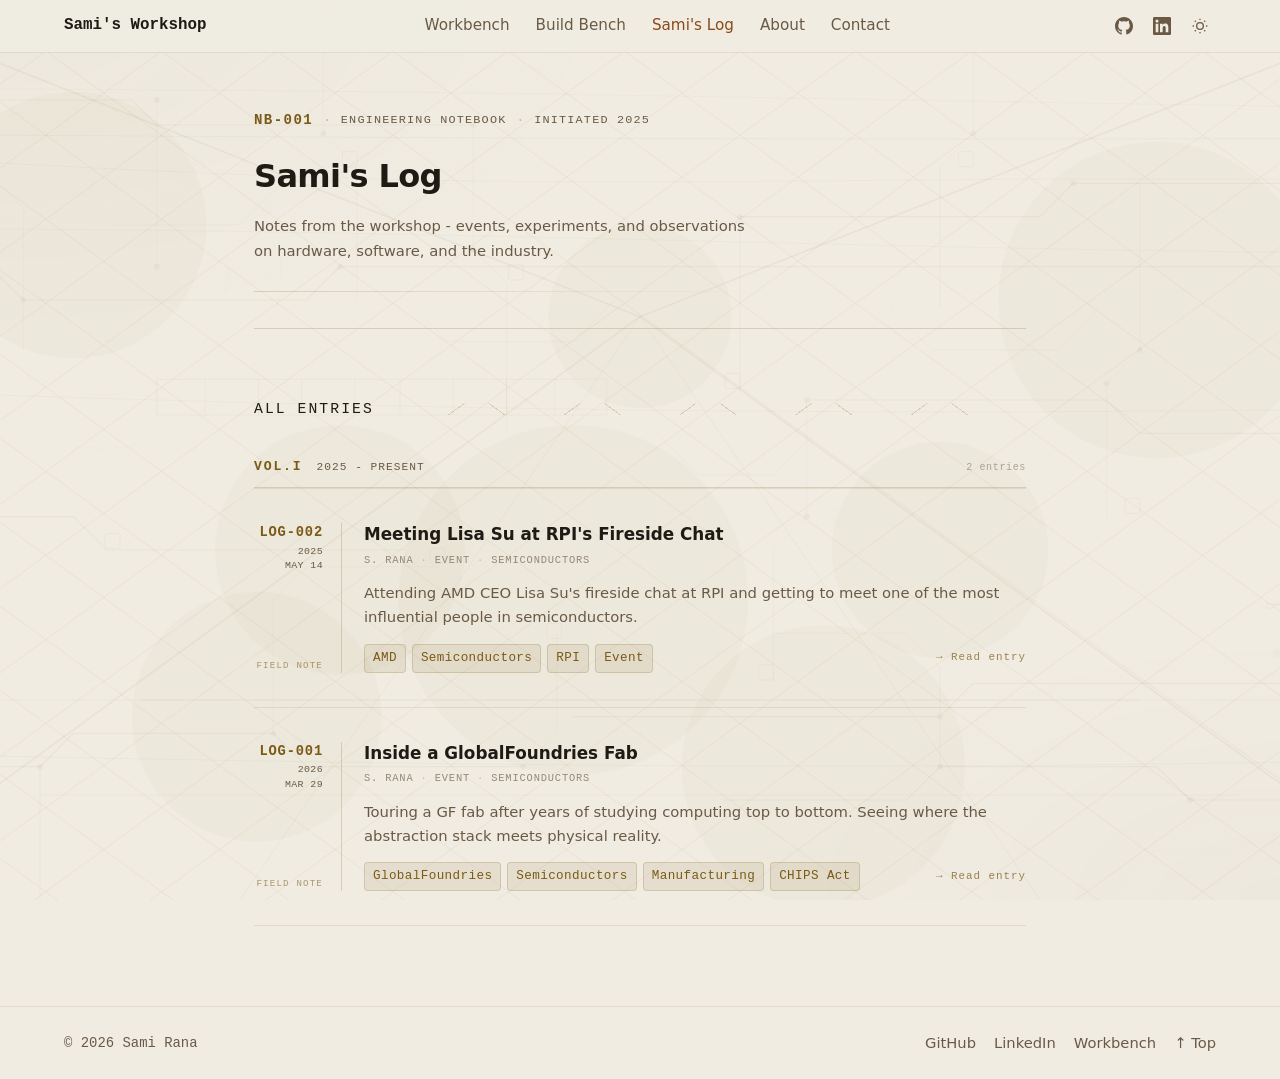
==== commit 8e2461da: "Enable GitHub Pages: add index.html redirect, add new project pages and images" ====
--- a/blog.html
+++ b/blog.html
@@ -230,9 +230,7 @@
   <header>
     <div class="container nav">
       <a class="brand" href="porfolio.html" aria-label="Sami's Workshop - home">
-        <span class="monogram" aria-hidden="true">SR</span>
         <span class="brand-text">
-          <span class="brand-label">Engineer</span>
           <span class="brand-name">Sami's Workshop</span>
         </span>
       </a>
@@ -292,12 +290,12 @@
           <div class="log-volume">
             <span class="log-volume-id">VOL.I</span>
             <span class="log-volume-label">2025 - Present</span>
-            <span class="log-volume-count">1 entry</span>
+            <span class="log-volume-count">2 entries</span>
           </div>
 
           <article class="log-entry">
             <div class="entry-margin">
-              <span class="entry-id">LOG-001</span>
+              <span class="entry-id">LOG-002</span>
               <span class="entry-date">2025<br>MAY 14</span>
               <span class="entry-type">Field Note</span>
             </div>
@@ -308,7 +306,7 @@
                 <span class="entry-meta-item">Event</span>
                 <span class="entry-meta-item">Semiconductors</span>
               </div>
-              <p class="entry-excerpt">Attending AMD CEO Lisa Su's fireside chat at RPI - and getting to meet one of the most influential people in semiconductors.</p>
+              <p class="entry-excerpt">Attending AMD CEO Lisa Su's fireside chat at RPI and getting to meet one of the most influential people in semiconductors.</p>
               <div class="entry-footer">
                 <div class="tags">
                   <span class="tag">AMD</span>
@@ -321,6 +319,32 @@
             </div>
           </article>
 
+          <article class="log-entry">
+            <div class="entry-margin">
+              <span class="entry-id">LOG-001</span>
+              <span class="entry-date">2026<br>MAR 29</span>
+              <span class="entry-type">Field Note</span>
+            </div>
+            <div class="entry-body">
+              <a class="entry-title" href="posts/gf-visit.html">Inside a GlobalFoundries Fab</a>
+              <div class="entry-meta">
+                <span class="entry-meta-item">S. Rana</span>
+                <span class="entry-meta-item">Event</span>
+                <span class="entry-meta-item">Semiconductors</span>
+              </div>
+              <p class="entry-excerpt">Touring a GF fab after years of studying computing top to bottom. Seeing where the abstraction stack meets physical reality.</p>
+              <div class="entry-footer">
+                <div class="tags">
+                  <span class="tag">GlobalFoundries</span>
+                  <span class="tag">Semiconductors</span>
+                  <span class="tag">Manufacturing</span>
+                  <span class="tag">CHIPS Act</span>
+                </div>
+                <a class="entry-read-link" href="posts/gf-visit.html">→ Read entry</a>
+              </div>
+            </div>
+          </article>
+
         </div>
       </div>
 
--- a/workshop.css
+++ b/workshop.css
@@ -547,10 +547,10 @@
   display: flex;
   align-items: center;
   justify-content: space-between;
-  padding: 10px 16px;
+  padding: 7px 12px;
   border-bottom: 1px solid var(--border);
   font-family: var(--mono);
-  font-size: 0.76rem;
+  font-size: 0.72rem;
   letter-spacing: 0.08em;
 }
 .module-id {
@@ -567,7 +567,7 @@
 
 .module-card-body {
   display: grid;
-  grid-template-columns: 200px 1fr;
+  grid-template-columns: 140px 1fr;
 }
 .module-thumb {
   border-right: 1px solid var(--border);
@@ -580,13 +580,13 @@
   display: block;
 }
 .module-specs {
-  padding: 16px;
+  padding: 10px 12px;
 }
 .module-specs h3 {
-  font-size: 1.12rem;
+  font-size: 0.98rem;
   font-weight: 600;
   color: var(--text);
-  margin: 0 0 12px;
+  margin: 0 0 8px;
 }
 
 .spec-grid {
@@ -614,7 +614,7 @@
   display: flex;
   align-items: center;
   justify-content: space-between;
-  padding: 12px 16px;
+  padding: 8px 12px;
   border-top: 1px solid var(--border);
 }
 
--- a/workshop-anim.css
+++ b/workshop-anim.css
@@ -20,6 +20,16 @@
 }
 .boot-overlay.done {
   opacity: 0;
+}
+.boot-overlay--slim {
+  inset: 0 0 auto 0;
+  background: transparent;
+  padding: 60px 24px 0;
+}
+.boot-overlay--slim .boot-console {
+  position: static;
+  transform: none;
+  width: auto;
 }
 
 /* Center boot console */
